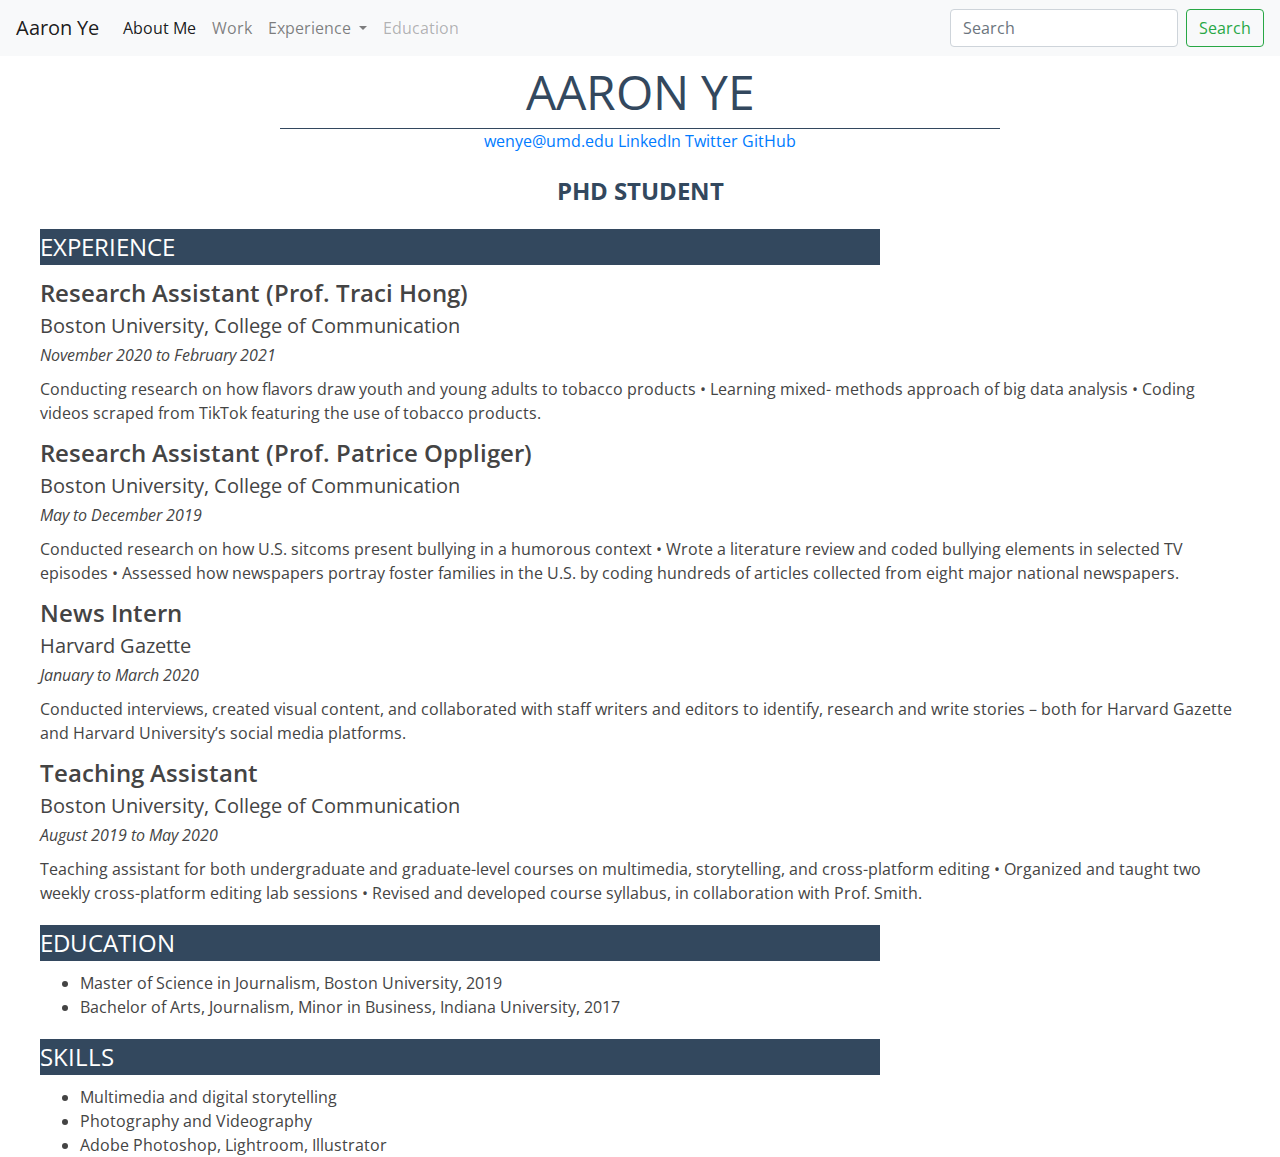
==== Aaron-Ye-Resume/index.html @ 3c44b63c "Adds HTML FRAME project" ====
<!DOCTYPE html>
<html lang="en">
<head>
  <meta charset="utf-8">
  <meta name="viewport" content="width=device-width, initial-scale=1, shrink-to-fit=no">

  <title>Bootstrap Template</title>
  <meta name="description" content="Merrill College of Journalism, UMD">
  <meta name="author" content="Aaron Ye">

  <!-- Bootstrap CSS Style Sheet -->
<link rel="stylesheet" href="https://stackpath.bootstrapcdn.com/bootstrap/4.4.1/css/bootstrap.min.css" integrity="sha384-Vkoo8x4CGsO3+Hhxv8T/Q5PaXtkKtu6ug5TOeNV6gBiFeWPGFN9MuhOf23Q9Ifjh" crossorigin="anonymous">

  <title>Aaron Ye Resume</title>
  <link rel="preconnect" href="https://fonts.gstatic.com">
  <link href="https://fonts.googleapis.com/css2?family=Open+Sans:ital,wght@0,300;0,400;0,600;0,700;0,800;1,300;1,400;1,600;1,700;1,800&display=swap" rel="stylesheet">
  <link href="css/style.css" type="text/css" rel="stylesheet"/>
</head
<body>
  <!-- NavBar -->
  <nav class="navbar navbar-expand-lg navbar-light bg-light">
  <a class="navbar-brand" href="#">Aaron Ye</a>
  <button class="navbar-toggler" type="button" data-toggle="collapse" data-target="#navbarSupportedContent" aria-controls="navbarSupportedContent" aria-expanded="false" aria-label="Toggle navigation">
    <span class="navbar-toggler-icon"></span>
  </button>

  <div class="collapse navbar-collapse" id="navbarSupportedContent">
    <ul class="navbar-nav mr-auto">
      <li class="nav-item active">
        <a class="nav-link" href="#">About Me<span class="sr-only">(current)</span></a>
      </li>
      <li class="nav-item">
        <a class="nav-link" href="#">Work</a>
      </li>
      <li class="nav-item dropdown">
        <a class="nav-link dropdown-toggle" href="#" id="navbarDropdown" role="button" data-toggle="dropdown" aria-haspopup="true" aria-expanded="false">
          Experience
        </a>
        <div class="dropdown-menu" aria-labelledby="navbarDropdown">
          <a class="dropdown-item" href="#">Job 1</a>
          <a class="dropdown-item" href="#">Job 2</a>
          <div class="dropdown-divider"></div>
          <a class="dropdown-item" href="#">Job 3</a>
        </div>
      </li>
      <li class="nav-item">
        <a class="nav-link disabled" href="#" tabindex="-1" aria-disabled="true">Education</a>
      </li>
    </ul>
    <form class="form-inline my-2 my-lg-0">
      <input class="form-control mr-sm-2" type="search" placeholder="Search" aria-label="Search">
      <button class="btn btn-outline-success my-2 my-sm-0" type="submit">Search</button>
    </form>
  </div>
</nav>

  <div id="container">
  <!-- the actual content starts here -->
  <div id="name">Aaron Ye</div>
  <!--<img src="ye.jpeg" width="300px">-->
  <ul class="menu">
    <li><a href="mailto:wenye@umd.edu">wenye@umd.edu</a></li>
    <li><a href="https://www.linkedin.com/in/yewenyou/">LinkedIn</a></li>
    <li><a href="https://twitter.com/AaronYe20">Twitter</a></li>
    <li><a href="https://github.com/aaron-america">GitHub</a></li>
  </ul>

  <div id="title">PhD Student</div>


  <div class="sectionheader">Experience</div>

  <!-- Jobs start here -->
  <!-- 1-->
  <div class="jobtitle">Research Assistant (Prof. Traci Hong)</div>
  <div class="organization">Boston University, College of Communication</div>
  <div class="date">November 2020 to February 2021</div>
  <p class="description">Conducting research on how flavors draw youth and young adults to tobacco products • Learning mixed- methods approach of big data analysis • Coding videos scraped from TikTok featuring the use of tobacco products.</p>

  <!-- 1-->
  <div class="jobtitle">Research Assistant (Prof. Patrice Oppliger)</div>
  <div class="organization">Boston University, College of Communication</div>
  <div class="date">May to December 2019</div>
  <p class="description">Conducted research on how U.S. sitcoms present bullying in a humorous context • Wrote a literature review and coded bullying elements in selected TV episodes • Assessed how newspapers portray foster families in the U.S. by coding hundreds of articles collected from eight major national newspapers.</p>

  <!-- 3 -->
  <div class="jobtitle">News Intern</div>
  <div class="organization">Harvard Gazette</div>
  <div class="date">January to March 2020</div>
  <p class="description">Conducted interviews, created visual content, and collaborated with staff writers and editors to identify, research and write stories – both for Harvard Gazette and Harvard University’s social media platforms. </p>

  <!-- 3 -->
  <div class="jobtitle">Teaching Assistant</div>
  <div class="organization">Boston University, College of Communication</div>
  <div class="date">August 2019 to May 2020</div>
  <p class="description">Teaching assistant for both undergraduate and graduate-level courses on multimedia, storytelling, and cross-platform editing • Organized and taught two weekly cross-platform editing lab sessions • Revised and developed course syllabus, in collaboration with Prof. Smith.</p>

  <!-- Education starts here -->
  <div class="sectionheader">Education</div>
  <ul id="degrees">
    <li>Master of Science in Journalism, Boston University, 2019</li>
    <li>Bachelor of Arts, Journalism, Minor in Business, Indiana University, 2017</li>
  </ul>

  <!-- Skills start here -->
  <div class="sectionheader">Skills</div>
  <ul id="do">
    <li>Multimedia and digital storytelling</li>

    <li>Photography and Videography</li>

    <li>Adobe Photoshop, Lightroom, Illustrator</li>
  </ul>

<!-- The End -->
</div>
  <!-- JS call-ins -->
  <script src="https://code.jquery.com/jquery-3.4.1.slim.min.js" integrity="sha384-J6qa4849blE2+poT4WnyKhv5vZF5SrPo0iEjwBvKU7imGFAV0wwj1yYfoRSJoZ+n" crossorigin="anonymous"></script>
  <script src="https://cdn.jsdelivr.net/npm/popper.js@1.16.0/dist/umd/popper.min.js" integrity="sha384-Q6E9RHvbIyZFJoft+2mJbHaEWldlvI9IOYy5n3zV9zzTtmI3UksdQRVvoxMfooAo" crossorigin="anonymous"></script>
  <script src="https://stackpath.bootstrapcdn.com/bootstrap/4.4.1/js/bootstrap.min.js" integrity="sha384-wfSDF2E50Y2D1uUdj0O3uMBJnjuUD4Ih7YwaYd1iqfktj0Uod8GCExl3Og8ifwB6" crossorigin="anonymous"></script>

</body>
</html>
---- Aaron-Ye-Resume/css/style.css ----
/* styles for my resume*/
/* styles for refault*/
body{
  font-family: 'Open Sans', Arial,sans-serif; font-size: 1em; color: #444; font-weight: 400;}
/* styles for name*/
#name {font-size: 3em;
   color: #33485e;
   text-transform: uppercase;
   text-align: center;
   border-bottom: 1px solid #33485e;
   width: 60%;
   min-width: 330px;
   margin: 0 auto;
}
#title{
  text-transform: uppercase;
  font-size: 1.5em;
  color: #33485e;
  font-weight: bold;
  text-align: center;
  margin-top: 20px;
  margin-bottom: 0px;
  margin-left: 0px;
  margin-right: 0px;
}
/* styles for section*/
.sectionheader { font-size: 1.5em;
  font-weight:400;
  text-transform: uppercase;
  background-color: #33485e;
  color: #ffffff;
  margin-top:20px;
  margin-bottom: 10px;
  margin-left: 0px;
  margin-right: 0px;
  width: 70%;
  min-width: 300px;
}
/* styles for job titles*/
.jobtitle{font-size: 1.5em; font-weight: 600;}
/* styles for job org*/
.organization{weightfont-size: 1.5em;
  font-weight:400;
  font-size: 1.25em;
}
/* styles for job dates*/
.date{
  font-weight:400;
  font-size: 1em;
  font-style: italic;
  margin-top: 2px;
  margin-bottom: 0px;
  margin-left: 0px;
  margin-right: 0px;
}
/* styles for li elements*/
.menu li{
  font-size: 1em;
  display: inline;
}

#container{
  width: 100%;
  max-width: 1200px;
  margin: 0 auto;
}
.description{
  margin-top: 10px;
  margin-bottom: 10px;
  margin-left: 0px;
  margin-right: 0px;
}
.menu{
  margin: 0px;
  padding: 0px;
  text-align: center;
}

#degrees{
  margin-top: 5px;
  margin-left: 0px;
  margin-bottom: 0px;
  margin-right: 0px;
}
#do{
  margin-top: 5px;
  margin-left: 0px;
  margin-bottom: 0px;
  margin-right: 0px;
}
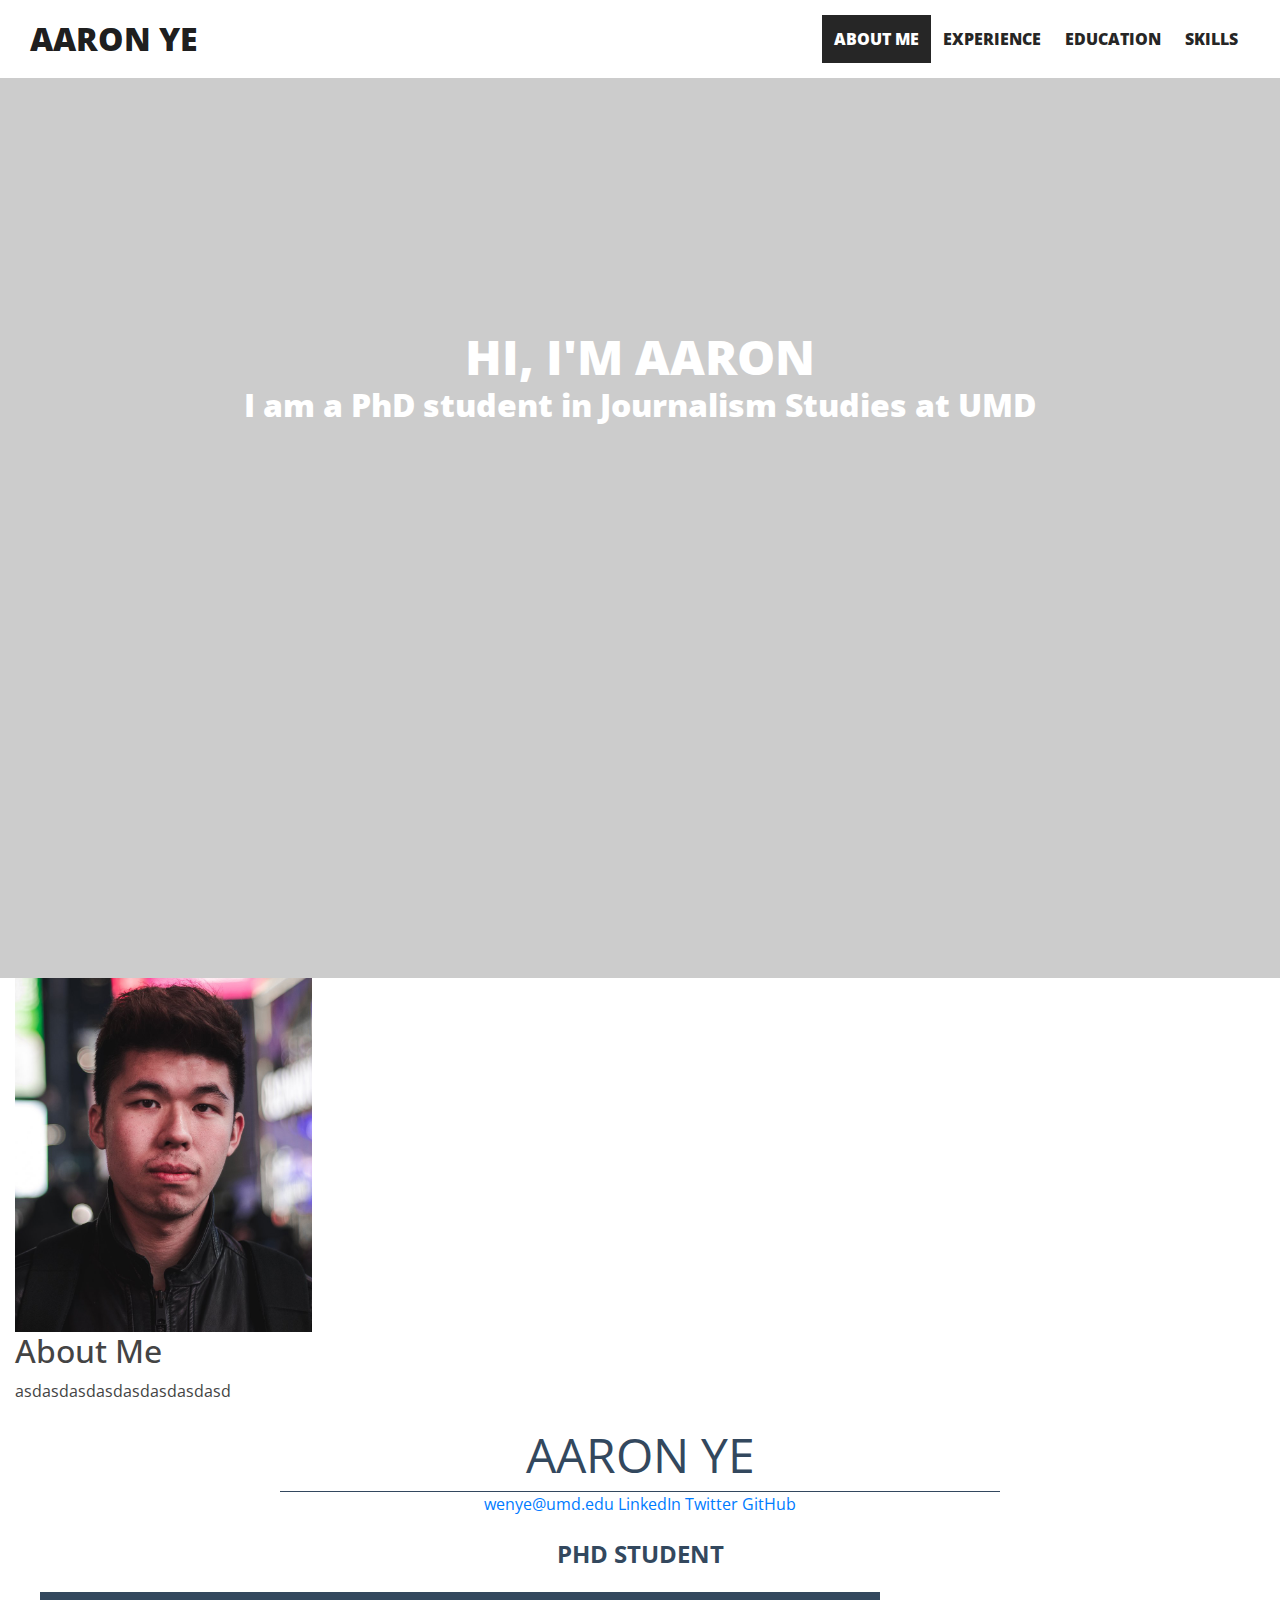
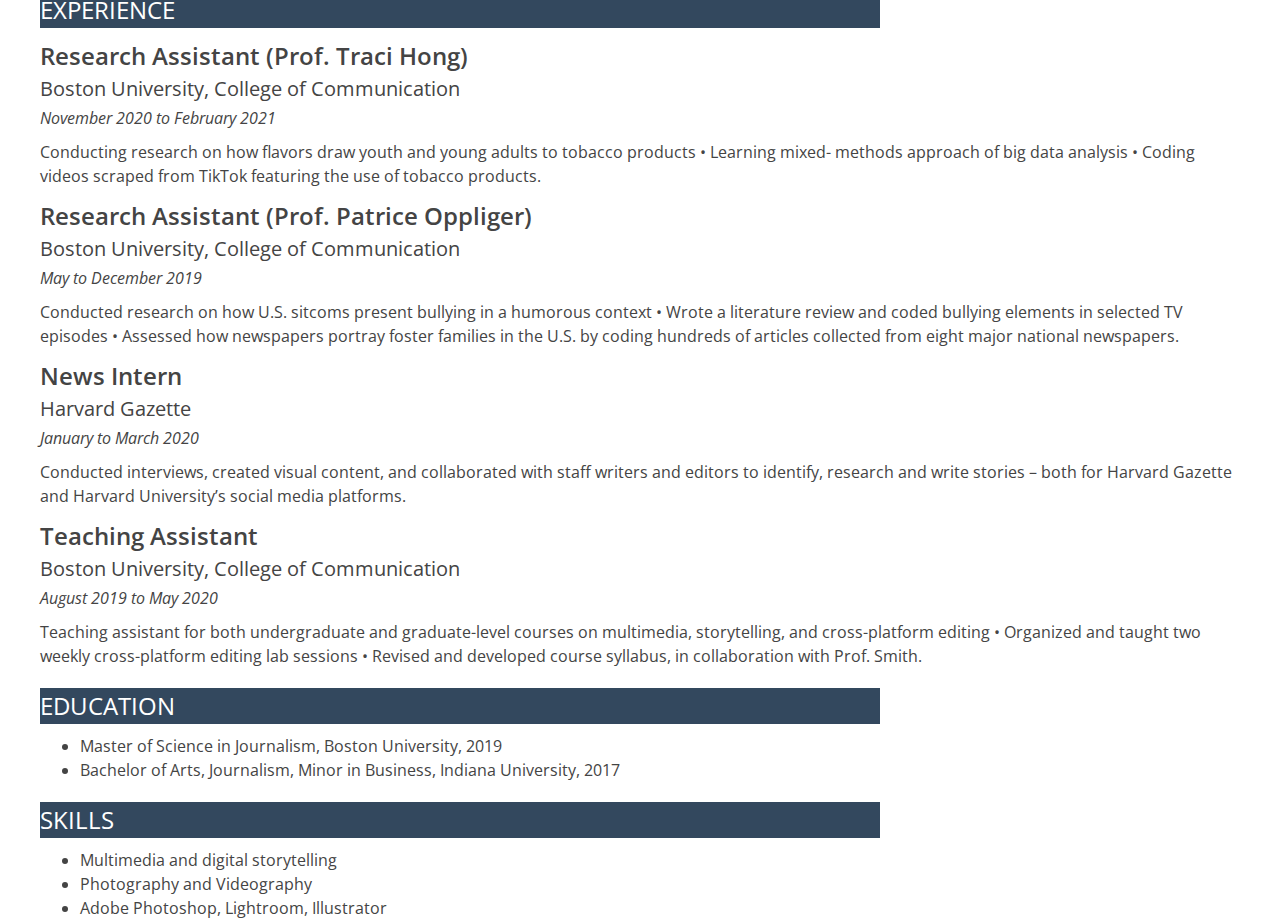
==== commit 27effac0: "Added My Resume Project" ====
--- a/Aaron-Ye-Resume/index.html
+++ b/Aaron-Ye-Resume/index.html
@@ -18,41 +18,62 @@
 </head
 <body>
   <!-- NavBar -->
-  <nav class="navbar navbar-expand-lg navbar-light bg-light">
-  <a class="navbar-brand" href="#">Aaron Ye</a>
-  <button class="navbar-toggler" type="button" data-toggle="collapse" data-target="#navbarSupportedContent" aria-controls="navbarSupportedContent" aria-expanded="false" aria-label="Toggle navigation">
-    <span class="navbar-toggler-icon"></span>
-  </button>
+  <nav class="navbar navbar-expand-lg navbar-light">
+        <a class="navbar-brand" href="#">Aaron Ye</a>
+        <button class="navbar-toggler" type="button" data-toggle="collapse" data-target="#navbarSupportedContent" aria-controls="navbarSupportedContent" aria-expanded="false" aria-label="Toggle navigation">
+          <span class="navbar-toggler-icon"></span>
+        </button>
+        <div class="collapse navbar-collapse" id="navbarSupportedContent">
+          <ul class="navbar-nav ml-lg-auto">
+            <li class="nav-item active">
+              <a class="nav-link" href="#">About Me<span class="sr-only">(current)</span></a>
+            </li>
+            <li class="nav-item">
+              <a class="nav-link" href="#">Experience</a>
+            </li>
+            <li class="nav-item">
+              <a class="nav-link" href="#">Education</a>
+            </li>
+            <li class="nav-item">
+              <a class="nav-link" href="#">Skills</a>
+            </li>
+          </ul>
+        </div>
+      </nav>
 
-  <div class="collapse navbar-collapse" id="navbarSupportedContent">
-    <ul class="navbar-nav mr-auto">
-      <li class="nav-item active">
-        <a class="nav-link" href="#">About Me<span class="sr-only">(current)</span></a>
-      </li>
-      <li class="nav-item">
-        <a class="nav-link" href="#">Work</a>
-      </li>
-      <li class="nav-item dropdown">
-        <a class="nav-link dropdown-toggle" href="#" id="navbarDropdown" role="button" data-toggle="dropdown" aria-haspopup="true" aria-expanded="false">
-          Experience
-        </a>
-        <div class="dropdown-menu" aria-labelledby="navbarDropdown">
-          <a class="dropdown-item" href="#">Job 1</a>
-          <a class="dropdown-item" href="#">Job 2</a>
-          <div class="dropdown-divider"></div>
-          <a class="dropdown-item" href="#">Job 3</a>
+
+<!-- Banner-->
+<section class="banner">
+  <div class="intro">
+    <div class="row">
+      <div class="col">
+        <h2>Hi, I'm Aaron</h2>
+        <h3>I am a PhD student in Journalism Studies at UMD</h3>
+      </div>
+  </div>
+  </div>
+</section>
+
+<!-- About Me Section-->
+<div class="about-area">
+  <div class="container-about">
+    <div class="row-about">
+      <div class="col-lg-4">
+        <div class="about-img">
+          <img src="ye.jpeg" alt="avatar">
         </div>
-      </li>
-      <li class="nav-item">
-        <a class="nav-link disabled" href="#" tabindex="-1" aria-disabled="true">Education</a>
-      </li>
-    </ul>
-    <form class="form-inline my-2 my-lg-0">
-      <input class="form-control mr-sm-2" type="search" placeholder="Search" aria-label="Search">
-      <button class="btn btn-outline-success my-2 my-sm-0" type="submit">Search</button>
-    </form>
+      </div>
+      <div class="col-lg-6 col-lg-offset-1">
+        <h2>About Me</h2>
+        <p>asdasdasdasdasdasdasdasd</p>
+      </div>
+    </div>
   </div>
-</nav>
+</div>
+
+
+
+<!-- END of About Me Section-->
 
   <div id="container">
   <!-- the actual content starts here -->
--- a/Aaron-Ye-Resume/css/style.css
+++ b/Aaron-Ye-Resume/css/style.css
@@ -1,5 +1,81 @@
 /* styles for my resume*/
-/* styles for refault*/
+/*Hero Section*/
+header{
+  position: absolute;
+  z-index: 10;
+  width: 100%
+}
+.navbar{
+  padding: 10px 0;
+  margin-left: 30px;
+  margin-right: 30px;
+}
+.navbar-brand{
+  font-weight: 800;
+  text-transform: uppercase;
+  font-size: 2em;
+  color: #262626;
+}
+.nav-item{
+  font-weight: 800;
+  text-transform: uppercase;
+}
+.navbar-light .navbar-nav .nav-item .nav-link:hover,
+.navbar-light .navbar-nav .nav-item.active .nav-link{
+  background: #262626;
+  color: #fff;
+}
+.navbar-light .navbar-nav .nav-item .nav-link{
+  color: #262626;
+  padding: 12px;
+}
+
+.banner{
+  position: relative;
+  background-image:url('../bg.jpeg');
+  background-color: #cccccc;
+  min-height: 100vh;
+  background-size: cover;
+  background-position: center;
+  padding: 250px 0 200px;
+}
+
+.banner h2{
+  margin: 0;
+  padding: 0;
+  text-align: center;
+  font-size: 3em;
+  color: white;
+  font-weight: 1000;
+  text-transform: uppercase;
+}
+.banner h3{
+  margin: 0;
+  padding: 0;
+  text-align: center;
+  font-size: 2em;
+  color: white;
+  font-weight: 1000;
+}
+/*END of Hero Section*/
+
+/*About Me Section*/
+.about.area{
+  margin-top: 15px;
+  padding-top: 5%;
+}
+.about-img{
+  position: relative;
+}
+.about-img img{
+  width: 75%;
+}
+.about-text{
+  padding-top: 20%;
+}
+
+/*END of About Me Section*/
+
 body{
   font-family: 'Open Sans', Arial,sans-serif; font-size: 1em; color: #444; font-weight: 400;}
 /* styles for name*/
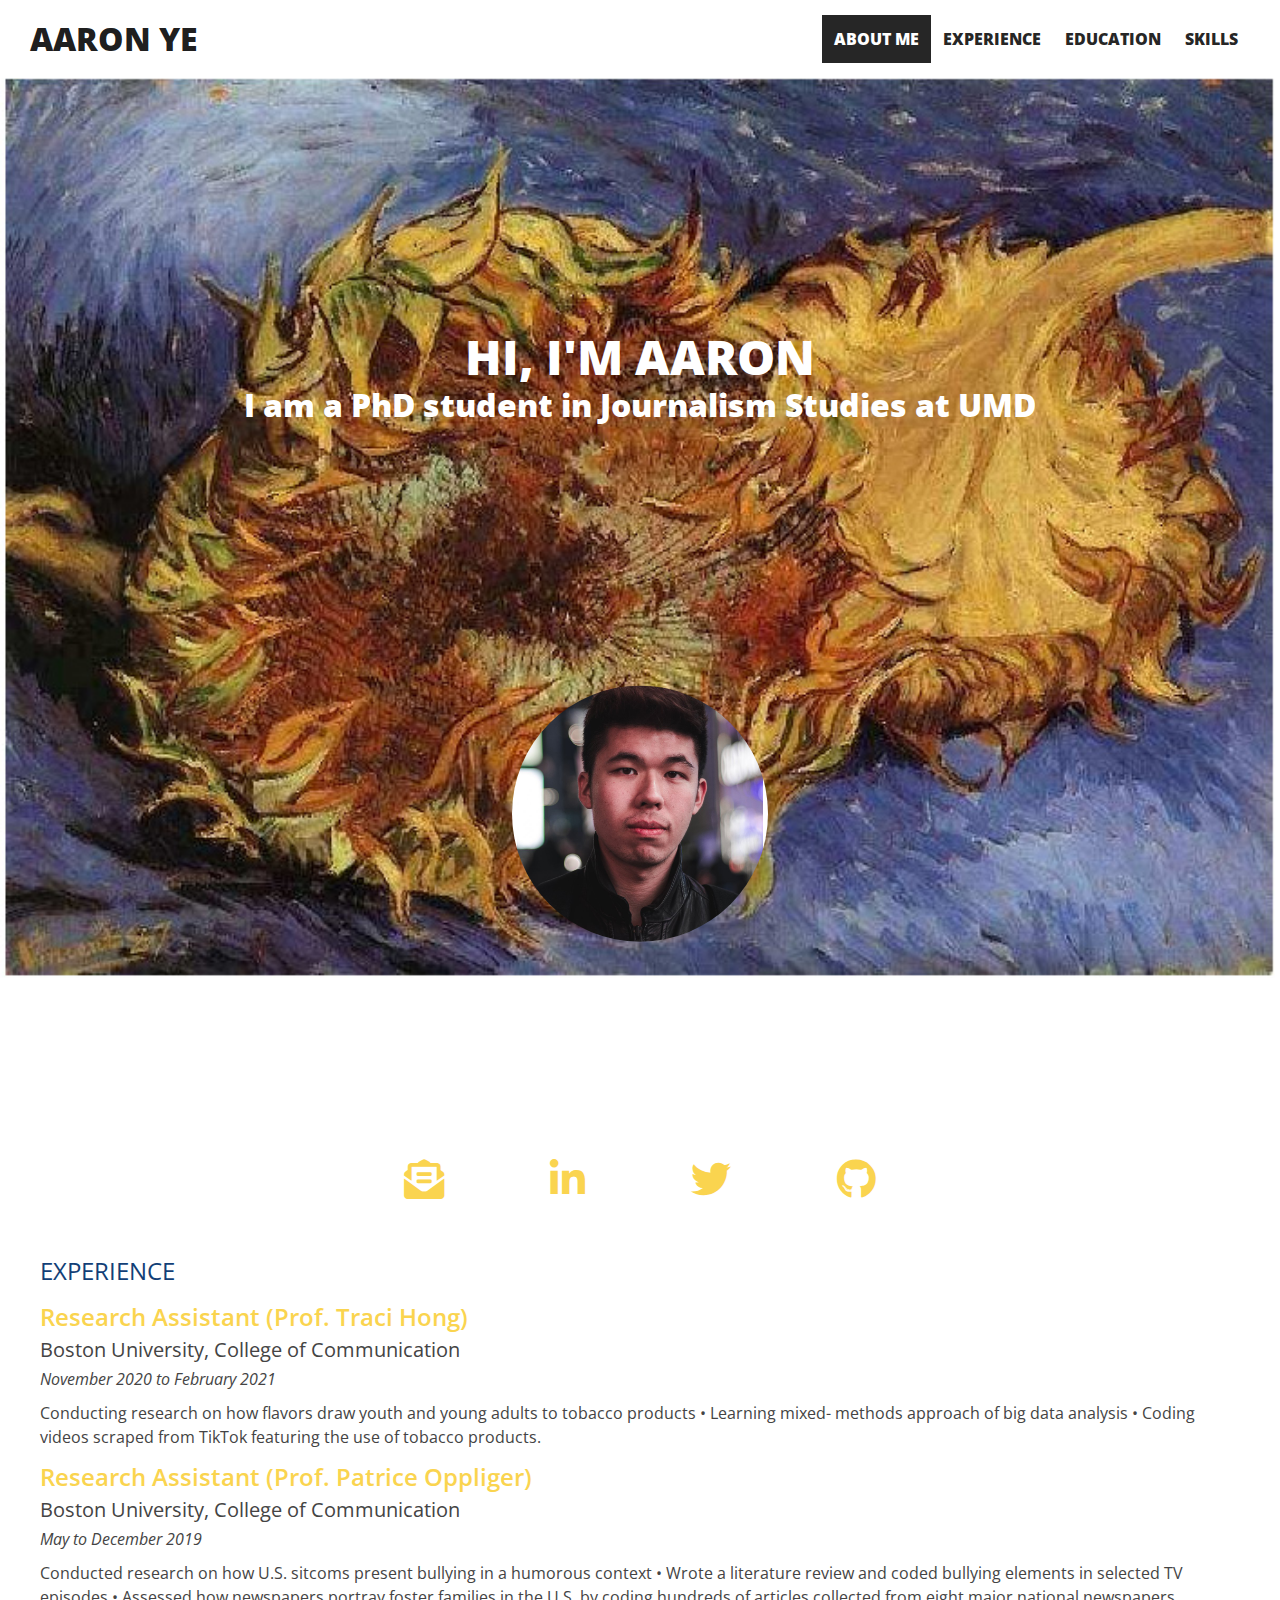
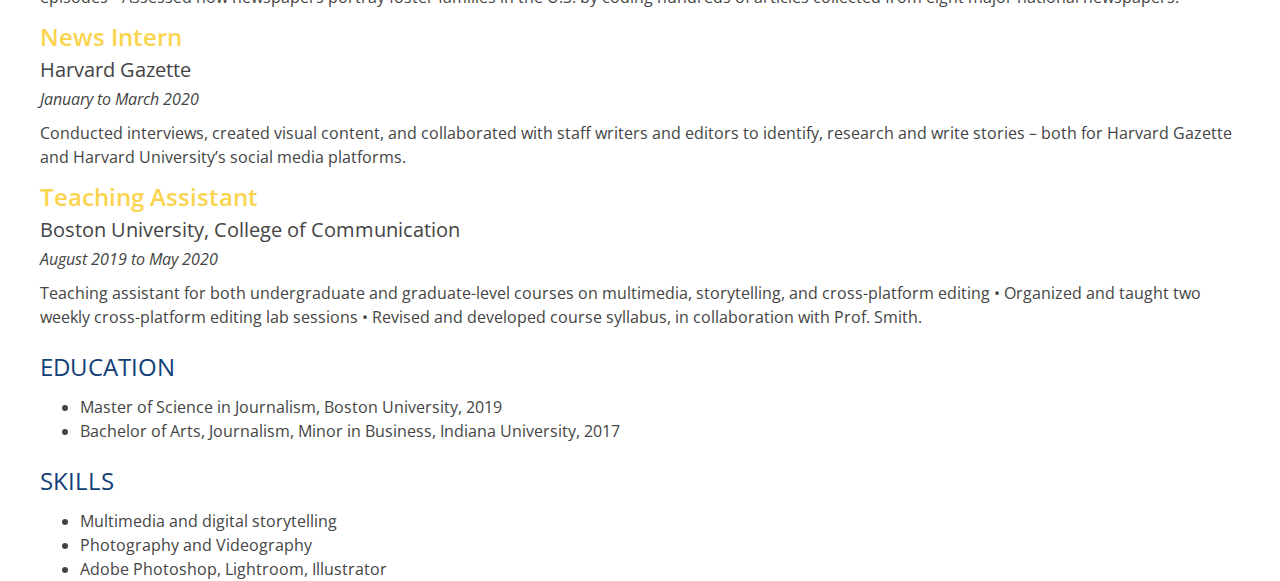
==== commit 3aeb2ba9: "Updated" ====
--- a/Aaron-Ye-Resume/index.html
+++ b/Aaron-Ye-Resume/index.html
@@ -4,7 +4,7 @@
   <meta charset="utf-8">
   <meta name="viewport" content="width=device-width, initial-scale=1, shrink-to-fit=no">
 
-  <title>Bootstrap Template</title>
+  <title>Aaron Ye Resume</title>
   <meta name="description" content="Merrill College of Journalism, UMD">
   <meta name="author" content="Aaron Ye">
 
@@ -14,6 +14,8 @@
   <title>Aaron Ye Resume</title>
   <link rel="preconnect" href="https://fonts.gstatic.com">
   <link href="https://fonts.googleapis.com/css2?family=Open+Sans:ital,wght@0,300;0,400;0,600;0,700;0,800;1,300;1,400;1,600;1,700;1,800&display=swap" rel="stylesheet">
+  <link href="css/all.min.css" rel="stylesheet">
+  <link href="css/fontawesome.min.css" rel="stylesheet">
   <link href="css/style.css" type="text/css" rel="stylesheet"/>
 </head
 <body>
@@ -55,38 +57,24 @@
 </section>
 
 <!-- About Me Section-->
-<div class="about-area">
-  <div class="container-about">
-    <div class="row-about">
-      <div class="col-lg-4">
-        <div class="about-img">
-          <img src="ye.jpeg" alt="avatar">
-        </div>
-      </div>
-      <div class="col-lg-6 col-lg-offset-1">
-        <h2>About Me</h2>
-        <p>asdasdasdasdasdasdasdasd</p>
-      </div>
-    </div>
+  <div class="myimage">
+    <img src="ye.jpeg" class="avatar" alt="avatar" align="center">
   </div>
-</div>
+
+
 
 
 
 <!-- END of About Me Section-->
 
   <div id="container">
-  <!-- the actual content starts here -->
-  <div id="name">Aaron Ye</div>
-  <!--<img src="ye.jpeg" width="300px">-->
+
   <ul class="menu">
-    <li><a href="mailto:wenye@umd.edu">wenye@umd.edu</a></li>
-    <li><a href="https://www.linkedin.com/in/yewenyou/">LinkedIn</a></li>
-    <li><a href="https://twitter.com/AaronYe20">Twitter</a></li>
-    <li><a href="https://github.com/aaron-america">GitHub</a></li>
+    <li><a href="https://mail.google.com/mail/u/1/#search/yaros?projector=1"><i class="fas fa-envelope-open-text fa-2x" style="color: #fad44f"></i></a></li>
+    <li><a href="https://www.linkedin.com/in/yewenyou/"><i class="fab fa-linkedin-in fa-2x" style="color: #fad44f"></i></a></li>
+    <li><a href="https://twitter.com/AaronYe20"><i class="fab fa-twitter fa-2x" style="color: #fad44f"></i></a></li>
+    <li><a href="https://github.com/aaron-america"><i class="fab fa-github fa-2x" style="color: #fad44f"></i></a></li>
   </ul>
-
-  <div id="title">PhD Student</div>
 
 
   <div class="sectionheader">Experience</div>
@@ -98,7 +86,7 @@
   <div class="date">November 2020 to February 2021</div>
   <p class="description">Conducting research on how flavors draw youth and young adults to tobacco products • Learning mixed- methods approach of big data analysis • Coding videos scraped from TikTok featuring the use of tobacco products.</p>
 
-  <!-- 1-->
+  <!-- 2-->
   <div class="jobtitle">Research Assistant (Prof. Patrice Oppliger)</div>
   <div class="organization">Boston University, College of Communication</div>
   <div class="date">May to December 2019</div>
@@ -110,7 +98,7 @@
   <div class="date">January to March 2020</div>
   <p class="description">Conducted interviews, created visual content, and collaborated with staff writers and editors to identify, research and write stories – both for Harvard Gazette and Harvard University’s social media platforms. </p>
 
-  <!-- 3 -->
+  <!-- 34 -->
   <div class="jobtitle">Teaching Assistant</div>
   <div class="organization">Boston University, College of Communication</div>
   <div class="date">August 2019 to May 2020</div>
--- a/Aaron-Ye-Resume/css/all.min.css
+++ b/Aaron-Ye-Resume/css/all.min.css
@@ -0,0 +1,5 @@
+/*!
+ * Font Awesome Free 5.15.3 by @fontawesome - https://fontawesome.com
+ * License - https://fontawesome.com/license/free (Icons: CC BY 4.0, Fonts: SIL OFL 1.1, Code: MIT License)
+ */
+.fa,.fab,.fad,.fal,.far,.fas{-moz-osx-font-smoothing:grayscale;-webkit-font-smoothing:antialiased;display:inline-block;font-style:normal;font-variant:normal;text-rendering:auto;line-height:1}.fa-lg{font-size:1.33333em;line-height:.75em;vertical-align:-.0667em}.fa-xs{font-size:.75em}.fa-sm{font-size:.875em}.fa-1x{font-size:1em}.fa-2x{font-size:2em}.fa-3x{font-size:3em}.fa-4x{font-size:4em}.fa-5x{font-size:5em}.fa-6x{font-size:6em}.fa-7x{font-size:7em}.fa-8x{font-size:8em}.fa-9x{font-size:9em}.fa-10x{font-size:10em}.fa-fw{text-align:center;width:1.25em}.fa-ul{list-style-type:none;margin-left:2.5em;padding-left:0}.fa-ul>li{position:relative}.fa-li{left:-2em;position:absolute;text-align:center;width:2em;line-height:inherit}.fa-border{border:.08em solid #eee;border-radius:.1em;padding:.2em .25em .15em}.fa-pull-left{float:left}.fa-pull-right{float:right}.fa.fa-pull-left,.fab.fa-pull-left,.fal.fa-pull-left,.far.fa-pull-left,.fas.fa-pull-left{margin-right:.3em}.fa.fa-pull-right,.fab.fa-pull-right,.fal.fa-pull-right,.far.fa-pull-right,.fas.fa-pull-right{margin-left:.3em}.fa-spin{-webkit-animation:fa-spin 2s linear infinite;animation:fa-spin 2s linear infinite}.fa-pulse{-webkit-animation:fa-spin 1s steps(8) infinite;animation:fa-spin 1s steps(8) infinite}@-webkit-keyframes fa-spin{0%{-webkit-transform:rotate(0deg);transform:rotate(0deg)}to{-webkit-transform:rotate(1turn);transform:rotate(1turn)}}@keyframes fa-spin{0%{-webkit-transform:rotate(0deg);transform:rotate(0deg)}to{-webkit-transform:rotate(1turn);transform:rotate(1turn)}}.fa-rotate-90{-ms-filter:"progid:DXImageTransform.Microsoft.BasicImage(rotation=1)";-webkit-transform:rotate(90deg);transform:rotate(90deg)}.fa-rotate-180{-ms-filter:"progid:DXImageTransform.Microsoft.BasicImage(rotation=2)";-webkit-transform:rotate(180deg);transform:rotate(180deg)}.fa-rotate-270{-ms-filter:"progid:DXImageTransform.Microsoft.BasicImage(rotation=3)";-webkit-transform:rotate(270deg);transform:rotate(270deg)}.fa-flip-horizontal{-ms-filter:"progid:DXImageTransform.Microsoft.BasicImage(rotation=0, mirror=1)";-webkit-transform:scaleX(-1);transform:scaleX(-1)}.fa-flip-vertical{-webkit-transform:scaleY(-1);transform:scaleY(-1)}.fa-flip-both,.fa-flip-horizontal.fa-flip-vertical,.fa-flip-vertical{-ms-filter:"progid:DXImageTransform.Microsoft.BasicImage(rotation=2, mirror=1)"}.fa-flip-both,.fa-flip-horizontal.fa-flip-vertical{-webkit-transform:scale(-1);transform:scale(-1)}:root .fa-flip-both,:root .fa-flip-horizontal,:root .fa-flip-vertical,:root .fa-rotate-90,:root .fa-rotate-180,:root .fa-rotate-270{-webkit-filter:none;filter:none}.fa-stack{display:inline-block;height:2em;line-height:2em;position:relative;vertical-align:middle;width:2.5em}.fa-stack-1x,.fa-stack-2x{left:0;position:absolute;text-align:center;width:100%}.fa-stack-1x{line-height:inherit}.fa-stack-2x{font-size:2em}.fa-inverse{color:#fff}.fa-500px:before{content:"\f26e"}.fa-accessible-icon:before{content:"\f368"}.fa-accusoft:before{content:"\f369"}.fa-acquisitions-incorporated:before{content:"\f6af"}.fa-ad:before{content:"\f641"}.fa-address-book:before{content:"\f2b9"}.fa-address-card:before{content:"\f2bb"}.fa-adjust:before{content:"\f042"}.fa-adn:before{content:"\f170"}.fa-adversal:before{content:"\f36a"}.fa-affiliatetheme:before{content:"\f36b"}.fa-air-freshener:before{content:"\f5d0"}.fa-airbnb:before{content:"\f834"}.fa-algolia:before{content:"\f36c"}.fa-align-center:before{content:"\f037"}.fa-align-justify:before{content:"\f039"}.fa-align-left:before{content:"\f036"}.fa-align-right:before{content:"\f038"}.fa-alipay:before{content:"\f642"}.fa-allergies:before{content:"\f461"}.fa-amazon:before{content:"\f270"}.fa-amazon-pay:before{content:"\f42c"}.fa-ambulance:before{content:"\f0f9"}.fa-american-sign-language-interpreting:before{content:"\f2a3"}.fa-amilia:before{content:"\f36d"}.fa-anchor:before{content:"\f13d"}.fa-android:before{content:"\f17b"}.fa-angellist:before{content:"\f209"}.fa-angle-double-down:before{content:"\f103"}.fa-angle-double-left:before{content:"\f100"}.fa-angle-double-right:before{content:"\f101"}.fa-angle-double-up:before{content:"\f102"}.fa-angle-down:before{content:"\f107"}.fa-angle-left:before{content:"\f104"}.fa-angle-right:before{content:"\f105"}.fa-angle-up:before{content:"\f106"}.fa-angry:before{content:"\f556"}.fa-angrycreative:before{content:"\f36e"}.fa-angular:before{content:"\f420"}.fa-ankh:before{content:"\f644"}.fa-app-store:before{content:"\f36f"}.fa-app-store-ios:before{content:"\f370"}.fa-apper:before{content:"\f371"}.fa-apple:before{content:"\f179"}.fa-apple-alt:before{content:"\f5d1"}.fa-apple-pay:before{content:"\f415"}.fa-archive:before{content:"\f187"}.fa-archway:before{content:"\f557"}.fa-arrow-alt-circle-down:before{content:"\f358"}.fa-arrow-alt-circle-left:before{content:"\f359"}.fa-arrow-alt-circle-right:before{content:"\f35a"}.fa-arrow-alt-circle-up:before{content:"\f35b"}.fa-arrow-circle-down:before{content:"\f0ab"}.fa-arrow-circle-left:before{content:"\f0a8"}.fa-arrow-circle-right:before{content:"\f0a9"}.fa-arrow-circle-up:before{content:"\f0aa"}.fa-arrow-down:before{content:"\f063"}.fa-arrow-left:before{content:"\f060"}.fa-arrow-right:before{content:"\f061"}.fa-arrow-up:before{content:"\f062"}.fa-arrows-alt:before{content:"\f0b2"}.fa-arrows-alt-h:before{content:"\f337"}.fa-arrows-alt-v:before{content:"\f338"}.fa-artstation:before{content:"\f77a"}.fa-assistive-listening-systems:before{content:"\f2a2"}.fa-asterisk:before{content:"\f069"}.fa-asymmetrik:before{content:"\f372"}.fa-at:before{content:"\f1fa"}.fa-atlas:before{content:"\f558"}.fa-atlassian:before{content:"\f77b"}.fa-atom:before{content:"\f5d2"}.fa-audible:before{content:"\f373"}.fa-audio-description:before{content:"\f29e"}.fa-autoprefixer:before{content:"\f41c"}.fa-avianex:before{content:"\f374"}.fa-aviato:before{content:"\f421"}.fa-award:before{content:"\f559"}.fa-aws:before{content:"\f375"}.fa-baby:before{content:"\f77c"}.fa-baby-carriage:before{content:"\f77d"}.fa-backspace:before{content:"\f55a"}.fa-backward:before{content:"\f04a"}.fa-bacon:before{content:"\f7e5"}.fa-bacteria:before{content:"\e059"}.fa-bacterium:before{content:"\e05a"}.fa-bahai:before{content:"\f666"}.fa-balance-scale:before{content:"\f24e"}.fa-balance-scale-left:before{content:"\f515"}.fa-balance-scale-right:before{content:"\f516"}.fa-ban:before{content:"\f05e"}.fa-band-aid:before{content:"\f462"}.fa-bandcamp:before{content:"\f2d5"}.fa-barcode:before{content:"\f02a"}.fa-bars:before{content:"\f0c9"}.fa-baseball-ball:before{content:"\f433"}.fa-basketball-ball:before{content:"\f434"}.fa-bath:before{content:"\f2cd"}.fa-battery-empty:before{content:"\f244"}.fa-battery-full:before{content:"\f240"}.fa-battery-half:before{content:"\f242"}.fa-battery-quarter:before{content:"\f243"}.fa-battery-three-quarters:before{content:"\f241"}.fa-battle-net:before{content:"\f835"}.fa-bed:before{content:"\f236"}.fa-beer:before{content:"\f0fc"}.fa-behance:before{content:"\f1b4"}.fa-behance-square:before{content:"\f1b5"}.fa-bell:before{content:"\f0f3"}.fa-bell-slash:before{content:"\f1f6"}.fa-bezier-curve:before{content:"\f55b"}.fa-bible:before{content:"\f647"}.fa-bicycle:before{content:"\f206"}.fa-biking:before{content:"\f84a"}.fa-bimobject:before{content:"\f378"}.fa-binoculars:before{content:"\f1e5"}.fa-biohazard:before{content:"\f780"}.fa-birthday-cake:before{content:"\f1fd"}.fa-bitbucket:before{content:"\f171"}.fa-bitcoin:before{content:"\f379"}.fa-bity:before{content:"\f37a"}.fa-black-tie:before{content:"\f27e"}.fa-blackberry:before{content:"\f37b"}.fa-blender:before{content:"\f517"}.fa-blender-phone:before{content:"\f6b6"}.fa-blind:before{content:"\f29d"}.fa-blog:before{content:"\f781"}.fa-blogger:before{content:"\f37c"}.fa-blogger-b:before{content:"\f37d"}.fa-bluetooth:before{content:"\f293"}.fa-bluetooth-b:before{content:"\f294"}.fa-bold:before{content:"\f032"}.fa-bolt:before{content:"\f0e7"}.fa-bomb:before{content:"\f1e2"}.fa-bone:before{content:"\f5d7"}.fa-bong:before{content:"\f55c"}.fa-book:before{content:"\f02d"}.fa-book-dead:before{content:"\f6b7"}.fa-book-medical:before{content:"\f7e6"}.fa-book-open:before{content:"\f518"}.fa-book-reader:before{content:"\f5da"}.fa-bookmark:before{content:"\f02e"}.fa-bootstrap:before{content:"\f836"}.fa-border-all:before{content:"\f84c"}.fa-border-none:before{content:"\f850"}.fa-border-style:before{content:"\f853"}.fa-bowling-ball:before{content:"\f436"}.fa-box:before{content:"\f466"}.fa-box-open:before{content:"\f49e"}.fa-box-tissue:before{content:"\e05b"}.fa-boxes:before{content:"\f468"}.fa-braille:before{content:"\f2a1"}.fa-brain:before{content:"\f5dc"}.fa-bread-slice:before{content:"\f7ec"}.fa-briefcase:before{content:"\f0b1"}.fa-briefcase-medical:before{content:"\f469"}.fa-broadcast-tower:before{content:"\f519"}.fa-broom:before{content:"\f51a"}.fa-brush:before{content:"\f55d"}.fa-btc:before{content:"\f15a"}.fa-buffer:before{content:"\f837"}.fa-bug:before{content:"\f188"}.fa-building:before{content:"\f1ad"}.fa-bullhorn:before{content:"\f0a1"}.fa-bullseye:before{content:"\f140"}.fa-burn:before{content:"\f46a"}.fa-buromobelexperte:before{content:"\f37f"}.fa-bus:before{content:"\f207"}.fa-bus-alt:before{content:"\f55e"}.fa-business-time:before{content:"\f64a"}.fa-buy-n-large:before{content:"\f8a6"}.fa-buysellads:before{content:"\f20d"}.fa-calculator:before{content:"\f1ec"}.fa-calendar:before{content:"\f133"}.fa-calendar-alt:before{content:"\f073"}.fa-calendar-check:before{content:"\f274"}.fa-calendar-day:before{content:"\f783"}.fa-calendar-minus:before{content:"\f272"}.fa-calendar-plus:before{content:"\f271"}.fa-calendar-times:before{content:"\f273"}.fa-calendar-week:before{content:"\f784"}.fa-camera:before{content:"\f030"}.fa-camera-retro:before{content:"\f083"}.fa-campground:before{content:"\f6bb"}.fa-canadian-maple-leaf:before{content:"\f785"}.fa-candy-cane:before{content:"\f786"}.fa-cannabis:before{content:"\f55f"}.fa-capsules:before{content:"\f46b"}.fa-car:before{content:"\f1b9"}.fa-car-alt:before{content:"\f5de"}.fa-car-battery:before{content:"\f5df"}.fa-car-crash:before{content:"\f5e1"}.fa-car-side:before{content:"\f5e4"}.fa-caravan:before{content:"\f8ff"}.fa-caret-down:before{content:"\f0d7"}.fa-caret-left:before{content:"\f0d9"}.fa-caret-right:before{content:"\f0da"}.fa-caret-square-down:before{content:"\f150"}.fa-caret-square-left:before{content:"\f191"}.fa-caret-square-right:before{content:"\f152"}.fa-caret-square-up:before{content:"\f151"}.fa-caret-up:before{content:"\f0d8"}.fa-carrot:before{content:"\f787"}.fa-cart-arrow-down:before{content:"\f218"}.fa-cart-plus:before{content:"\f217"}.fa-cash-register:before{content:"\f788"}.fa-cat:before{content:"\f6be"}.fa-cc-amazon-pay:before{content:"\f42d"}.fa-cc-amex:before{content:"\f1f3"}.fa-cc-apple-pay:before{content:"\f416"}.fa-cc-diners-club:before{content:"\f24c"}.fa-cc-discover:before{content:"\f1f2"}.fa-cc-jcb:before{content:"\f24b"}.fa-cc-mastercard:before{content:"\f1f1"}.fa-cc-paypal:before{content:"\f1f4"}.fa-cc-stripe:before{content:"\f1f5"}.fa-cc-visa:before{content:"\f1f0"}.fa-centercode:before{content:"\f380"}.fa-centos:before{content:"\f789"}.fa-certificate:before{content:"\f0a3"}.fa-chair:before{content:"\f6c0"}.fa-chalkboard:before{content:"\f51b"}.fa-chalkboard-teacher:before{content:"\f51c"}.fa-charging-station:before{content:"\f5e7"}.fa-chart-area:before{content:"\f1fe"}.fa-chart-bar:before{content:"\f080"}.fa-chart-line:before{content:"\f201"}.fa-chart-pie:before{content:"\f200"}.fa-check:before{content:"\f00c"}.fa-check-circle:before{content:"\f058"}.fa-check-double:before{content:"\f560"}.fa-check-square:before{content:"\f14a"}.fa-cheese:before{content:"\f7ef"}.fa-chess:before{content:"\f439"}.fa-chess-bishop:before{content:"\f43a"}.fa-chess-board:before{content:"\f43c"}.fa-chess-king:before{content:"\f43f"}.fa-chess-knight:before{content:"\f441"}.fa-chess-pawn:before{content:"\f443"}.fa-chess-queen:before{content:"\f445"}.fa-chess-rook:before{content:"\f447"}.fa-chevron-circle-down:before{content:"\f13a"}.fa-chevron-circle-left:before{content:"\f137"}.fa-chevron-circle-right:before{content:"\f138"}.fa-chevron-circle-up:before{content:"\f139"}.fa-chevron-down:before{content:"\f078"}.fa-chevron-left:before{content:"\f053"}.fa-chevron-right:before{content:"\f054"}.fa-chevron-up:before{content:"\f077"}.fa-child:before{content:"\f1ae"}.fa-chrome:before{content:"\f268"}.fa-chromecast:before{content:"\f838"}.fa-church:before{content:"\f51d"}.fa-circle:before{content:"\f111"}.fa-circle-notch:before{content:"\f1ce"}.fa-city:before{content:"\f64f"}.fa-clinic-medical:before{content:"\f7f2"}.fa-clipboard:before{content:"\f328"}.fa-clipboard-check:before{content:"\f46c"}.fa-clipboard-list:before{content:"\f46d"}.fa-clock:before{content:"\f017"}.fa-clone:before{content:"\f24d"}.fa-closed-captioning:before{content:"\f20a"}.fa-cloud:before{content:"\f0c2"}.fa-cloud-download-alt:before{content:"\f381"}.fa-cloud-meatball:before{content:"\f73b"}.fa-cloud-moon:before{content:"\f6c3"}.fa-cloud-moon-rain:before{content:"\f73c"}.fa-cloud-rain:before{content:"\f73d"}.fa-cloud-showers-heavy:before{content:"\f740"}.fa-cloud-sun:before{content:"\f6c4"}.fa-cloud-sun-rain:before{content:"\f743"}.fa-cloud-upload-alt:before{content:"\f382"}.fa-cloudflare:before{content:"\e07d"}.fa-cloudscale:before{content:"\f383"}.fa-cloudsmith:before{content:"\f384"}.fa-cloudversify:before{content:"\f385"}.fa-cocktail:before{content:"\f561"}.fa-code:before{content:"\f121"}.fa-code-branch:before{content:"\f126"}.fa-codepen:before{content:"\f1cb"}.fa-codiepie:before{content:"\f284"}.fa-coffee:before{content:"\f0f4"}.fa-cog:before{content:"\f013"}.fa-cogs:before{content:"\f085"}.fa-coins:before{content:"\f51e"}.fa-columns:before{content:"\f0db"}.fa-comment:before{content:"\f075"}.fa-comment-alt:before{content:"\f27a"}.fa-comment-dollar:before{content:"\f651"}.fa-comment-dots:before{content:"\f4ad"}.fa-comment-medical:before{content:"\f7f5"}.fa-comment-slash:before{content:"\f4b3"}.fa-comments:before{content:"\f086"}.fa-comments-dollar:before{content:"\f653"}.fa-compact-disc:before{content:"\f51f"}.fa-compass:before{content:"\f14e"}.fa-compress:before{content:"\f066"}.fa-compress-alt:before{content:"\f422"}.fa-compress-arrows-alt:before{content:"\f78c"}.fa-concierge-bell:before{content:"\f562"}.fa-confluence:before{content:"\f78d"}.fa-connectdevelop:before{content:"\f20e"}.fa-contao:before{content:"\f26d"}.fa-cookie:before{content:"\f563"}.fa-cookie-bite:before{content:"\f564"}.fa-copy:before{content:"\f0c5"}.fa-copyright:before{content:"\f1f9"}.fa-cotton-bureau:before{content:"\f89e"}.fa-couch:before{content:"\f4b8"}.fa-cpanel:before{content:"\f388"}.fa-creative-commons:before{content:"\f25e"}.fa-creative-commons-by:before{content:"\f4e7"}.fa-creative-commons-nc:before{content:"\f4e8"}.fa-creative-commons-nc-eu:before{content:"\f4e9"}.fa-creative-commons-nc-jp:before{content:"\f4ea"}.fa-creative-commons-nd:before{content:"\f4eb"}.fa-creative-commons-pd:before{content:"\f4ec"}.fa-creative-commons-pd-alt:before{content:"\f4ed"}.fa-creative-commons-remix:before{content:"\f4ee"}.fa-creative-commons-sa:before{content:"\f4ef"}.fa-creative-commons-sampling:before{content:"\f4f0"}.fa-creative-commons-sampling-plus:before{content:"\f4f1"}.fa-creative-commons-share:before{content:"\f4f2"}.fa-creative-commons-zero:before{content:"\f4f3"}.fa-credit-card:before{content:"\f09d"}.fa-critical-role:before{content:"\f6c9"}.fa-crop:before{content:"\f125"}.fa-crop-alt:before{content:"\f565"}.fa-cross:before{content:"\f654"}.fa-crosshairs:before{content:"\f05b"}.fa-crow:before{content:"\f520"}.fa-crown:before{content:"\f521"}.fa-crutch:before{content:"\f7f7"}.fa-css3:before{content:"\f13c"}.fa-css3-alt:before{content:"\f38b"}.fa-cube:before{content:"\f1b2"}.fa-cubes:before{content:"\f1b3"}.fa-cut:before{content:"\f0c4"}.fa-cuttlefish:before{content:"\f38c"}.fa-d-and-d:before{content:"\f38d"}.fa-d-and-d-beyond:before{content:"\f6ca"}.fa-dailymotion:before{content:"\e052"}.fa-dashcube:before{content:"\f210"}.fa-database:before{content:"\f1c0"}.fa-deaf:before{content:"\f2a4"}.fa-deezer:before{content:"\e077"}.fa-delicious:before{content:"\f1a5"}.fa-democrat:before{content:"\f747"}.fa-deploydog:before{content:"\f38e"}.fa-deskpro:before{content:"\f38f"}.fa-desktop:before{content:"\f108"}.fa-dev:before{content:"\f6cc"}.fa-deviantart:before{content:"\f1bd"}.fa-dharmachakra:before{content:"\f655"}.fa-dhl:before{content:"\f790"}.fa-diagnoses:before{content:"\f470"}.fa-diaspora:before{content:"\f791"}.fa-dice:before{content:"\f522"}.fa-dice-d20:before{content:"\f6cf"}.fa-dice-d6:before{content:"\f6d1"}.fa-dice-five:before{content:"\f523"}.fa-dice-four:before{content:"\f524"}.fa-dice-one:before{content:"\f525"}.fa-dice-six:before{content:"\f526"}.fa-dice-three:before{content:"\f527"}.fa-dice-two:before{content:"\f528"}.fa-digg:before{content:"\f1a6"}.fa-digital-ocean:before{content:"\f391"}.fa-digital-tachograph:before{content:"\f566"}.fa-directions:before{content:"\f5eb"}.fa-discord:before{content:"\f392"}.fa-discourse:before{content:"\f393"}.fa-disease:before{content:"\f7fa"}.fa-divide:before{content:"\f529"}.fa-dizzy:before{content:"\f567"}.fa-dna:before{content:"\f471"}.fa-dochub:before{content:"\f394"}.fa-docker:before{content:"\f395"}.fa-dog:before{content:"\f6d3"}.fa-dollar-sign:before{content:"\f155"}.fa-dolly:before{content:"\f472"}.fa-dolly-flatbed:before{content:"\f474"}.fa-donate:before{content:"\f4b9"}.fa-door-closed:before{content:"\f52a"}.fa-door-open:before{content:"\f52b"}.fa-dot-circle:before{content:"\f192"}.fa-dove:before{content:"\f4ba"}.fa-download:before{content:"\f019"}.fa-draft2digital:before{content:"\f396"}.fa-drafting-compass:before{content:"\f568"}.fa-dragon:before{content:"\f6d5"}.fa-draw-polygon:before{content:"\f5ee"}.fa-dribbble:before{content:"\f17d"}.fa-dribbble-square:before{content:"\f397"}.fa-dropbox:before{content:"\f16b"}.fa-drum:before{content:"\f569"}.fa-drum-steelpan:before{content:"\f56a"}.fa-drumstick-bite:before{content:"\f6d7"}.fa-drupal:before{content:"\f1a9"}.fa-dumbbell:before{content:"\f44b"}.fa-dumpster:before{content:"\f793"}.fa-dumpster-fire:before{content:"\f794"}.fa-dungeon:before{content:"\f6d9"}.fa-dyalog:before{content:"\f399"}.fa-earlybirds:before{content:"\f39a"}.fa-ebay:before{content:"\f4f4"}.fa-edge:before{content:"\f282"}.fa-edge-legacy:before{content:"\e078"}.fa-edit:before{content:"\f044"}.fa-egg:before{content:"\f7fb"}.fa-eject:before{content:"\f052"}.fa-elementor:before{content:"\f430"}.fa-ellipsis-h:before{content:"\f141"}.fa-ellipsis-v:before{content:"\f142"}.fa-ello:before{content:"\f5f1"}.fa-ember:before{content:"\f423"}.fa-empire:before{content:"\f1d1"}.fa-envelope:before{content:"\f0e0"}.fa-envelope-open:before{content:"\f2b6"}.fa-envelope-open-text:before{content:"\f658"}.fa-envelope-square:before{content:"\f199"}.fa-envira:before{content:"\f299"}.fa-equals:before{content:"\f52c"}.fa-eraser:before{content:"\f12d"}.fa-erlang:before{content:"\f39d"}.fa-ethereum:before{content:"\f42e"}.fa-ethernet:before{content:"\f796"}.fa-etsy:before{content:"\f2d7"}.fa-euro-sign:before{content:"\f153"}.fa-evernote:before{content:"\f839"}.fa-exchange-alt:before{content:"\f362"}.fa-exclamation:before{content:"\f12a"}.fa-exclamation-circle:before{content:"\f06a"}.fa-exclamation-triangle:before{content:"\f071"}.fa-expand:before{content:"\f065"}.fa-expand-alt:before{content:"\f424"}.fa-expand-arrows-alt:before{content:"\f31e"}.fa-expeditedssl:before{content:"\f23e"}.fa-external-link-alt:before{content:"\f35d"}.fa-external-link-square-alt:before{content:"\f360"}.fa-eye:before{content:"\f06e"}.fa-eye-dropper:before{content:"\f1fb"}.fa-eye-slash:before{content:"\f070"}.fa-facebook:before{content:"\f09a"}.fa-facebook-f:before{content:"\f39e"}.fa-facebook-messenger:before{content:"\f39f"}.fa-facebook-square:before{content:"\f082"}.fa-fan:before{content:"\f863"}.fa-fantasy-flight-games:before{content:"\f6dc"}.fa-fast-backward:before{content:"\f049"}.fa-fast-forward:before{content:"\f050"}.fa-faucet:before{content:"\e005"}.fa-fax:before{content:"\f1ac"}.fa-feather:before{content:"\f52d"}.fa-feather-alt:before{content:"\f56b"}.fa-fedex:before{content:"\f797"}.fa-fedora:before{content:"\f798"}.fa-female:before{content:"\f182"}.fa-fighter-jet:before{content:"\f0fb"}.fa-figma:before{content:"\f799"}.fa-file:before{content:"\f15b"}.fa-file-alt:before{content:"\f15c"}.fa-file-archive:before{content:"\f1c6"}.fa-file-audio:before{content:"\f1c7"}.fa-file-code:before{content:"\f1c9"}.fa-file-contract:before{content:"\f56c"}.fa-file-csv:before{content:"\f6dd"}.fa-file-download:before{content:"\f56d"}.fa-file-excel:before{content:"\f1c3"}.fa-file-export:before{content:"\f56e"}.fa-file-image:before{content:"\f1c5"}.fa-file-import:before{content:"\f56f"}.fa-file-invoice:before{content:"\f570"}.fa-file-invoice-dollar:before{content:"\f571"}.fa-file-medical:before{content:"\f477"}.fa-file-medical-alt:before{content:"\f478"}.fa-file-pdf:before{content:"\f1c1"}.fa-file-powerpoint:before{content:"\f1c4"}.fa-file-prescription:before{content:"\f572"}.fa-file-signature:before{content:"\f573"}.fa-file-upload:before{content:"\f574"}.fa-file-video:before{content:"\f1c8"}.fa-file-word:before{content:"\f1c2"}.fa-fill:before{content:"\f575"}.fa-fill-drip:before{content:"\f576"}.fa-film:before{content:"\f008"}.fa-filter:before{content:"\f0b0"}.fa-fingerprint:before{content:"\f577"}.fa-fire:before{content:"\f06d"}.fa-fire-alt:before{content:"\f7e4"}.fa-fire-extinguisher:before{content:"\f134"}.fa-firefox:before{content:"\f269"}.fa-firefox-browser:before{content:"\e007"}.fa-first-aid:before{content:"\f479"}.fa-first-order:before{content:"\f2b0"}.fa-first-order-alt:before{content:"\f50a"}.fa-firstdraft:before{content:"\f3a1"}.fa-fish:before{content:"\f578"}.fa-fist-raised:before{content:"\f6de"}.fa-flag:before{content:"\f024"}.fa-flag-checkered:before{content:"\f11e"}.fa-flag-usa:before{content:"\f74d"}.fa-flask:before{content:"\f0c3"}.fa-flickr:before{content:"\f16e"}.fa-flipboard:before{content:"\f44d"}.fa-flushed:before{content:"\f579"}.fa-fly:before{content:"\f417"}.fa-folder:before{content:"\f07b"}.fa-folder-minus:before{content:"\f65d"}.fa-folder-open:before{content:"\f07c"}.fa-folder-plus:before{content:"\f65e"}.fa-font:before{content:"\f031"}.fa-font-awesome:before{content:"\f2b4"}.fa-font-awesome-alt:before{content:"\f35c"}.fa-font-awesome-flag:before{content:"\f425"}.fa-font-awesome-logo-full:before{content:"\f4e6"}.fa-fonticons:before{content:"\f280"}.fa-fonticons-fi:before{content:"\f3a2"}.fa-football-ball:before{content:"\f44e"}.fa-fort-awesome:before{content:"\f286"}.fa-fort-awesome-alt:before{content:"\f3a3"}.fa-forumbee:before{content:"\f211"}.fa-forward:before{content:"\f04e"}.fa-foursquare:before{content:"\f180"}.fa-free-code-camp:before{content:"\f2c5"}.fa-freebsd:before{content:"\f3a4"}.fa-frog:before{content:"\f52e"}.fa-frown:before{content:"\f119"}.fa-frown-open:before{content:"\f57a"}.fa-fulcrum:before{content:"\f50b"}.fa-funnel-dollar:before{content:"\f662"}.fa-futbol:before{content:"\f1e3"}.fa-galactic-republic:before{content:"\f50c"}.fa-galactic-senate:before{content:"\f50d"}.fa-gamepad:before{content:"\f11b"}.fa-gas-pump:before{content:"\f52f"}.fa-gavel:before{content:"\f0e3"}.fa-gem:before{content:"\f3a5"}.fa-genderless:before{content:"\f22d"}.fa-get-pocket:before{content:"\f265"}.fa-gg:before{content:"\f260"}.fa-gg-circle:before{content:"\f261"}.fa-ghost:before{content:"\f6e2"}.fa-gift:before{content:"\f06b"}.fa-gifts:before{content:"\f79c"}.fa-git:before{content:"\f1d3"}.fa-git-alt:before{content:"\f841"}.fa-git-square:before{content:"\f1d2"}.fa-github:before{content:"\f09b"}.fa-github-alt:before{content:"\f113"}.fa-github-square:before{content:"\f092"}.fa-gitkraken:before{content:"\f3a6"}.fa-gitlab:before{content:"\f296"}.fa-gitter:before{content:"\f426"}.fa-glass-cheers:before{content:"\f79f"}.fa-glass-martini:before{content:"\f000"}.fa-glass-martini-alt:before{content:"\f57b"}.fa-glass-whiskey:before{content:"\f7a0"}.fa-glasses:before{content:"\f530"}.fa-glide:before{content:"\f2a5"}.fa-glide-g:before{content:"\f2a6"}.fa-globe:before{content:"\f0ac"}.fa-globe-africa:before{content:"\f57c"}.fa-globe-americas:before{content:"\f57d"}.fa-globe-asia:before{content:"\f57e"}.fa-globe-europe:before{content:"\f7a2"}.fa-gofore:before{content:"\f3a7"}.fa-golf-ball:before{content:"\f450"}.fa-goodreads:before{content:"\f3a8"}.fa-goodreads-g:before{content:"\f3a9"}.fa-google:before{content:"\f1a0"}.fa-google-drive:before{content:"\f3aa"}.fa-google-pay:before{content:"\e079"}.fa-google-play:before{content:"\f3ab"}.fa-google-plus:before{content:"\f2b3"}.fa-google-plus-g:before{content:"\f0d5"}.fa-google-plus-square:before{content:"\f0d4"}.fa-google-wallet:before{content:"\f1ee"}.fa-gopuram:before{content:"\f664"}.fa-graduation-cap:before{content:"\f19d"}.fa-gratipay:before{content:"\f184"}.fa-grav:before{content:"\f2d6"}.fa-greater-than:before{content:"\f531"}.fa-greater-than-equal:before{content:"\f532"}.fa-grimace:before{content:"\f57f"}.fa-grin:before{content:"\f580"}.fa-grin-alt:before{content:"\f581"}.fa-grin-beam:before{content:"\f582"}.fa-grin-beam-sweat:before{content:"\f583"}.fa-grin-hearts:before{content:"\f584"}.fa-grin-squint:before{content:"\f585"}.fa-grin-squint-tears:before{content:"\f586"}.fa-grin-stars:before{content:"\f587"}.fa-grin-tears:before{content:"\f588"}.fa-grin-tongue:before{content:"\f589"}.fa-grin-tongue-squint:before{content:"\f58a"}.fa-grin-tongue-wink:before{content:"\f58b"}.fa-grin-wink:before{content:"\f58c"}.fa-grip-horizontal:before{content:"\f58d"}.fa-grip-lines:before{content:"\f7a4"}.fa-grip-lines-vertical:before{content:"\f7a5"}.fa-grip-vertical:before{content:"\f58e"}.fa-gripfire:before{content:"\f3ac"}.fa-grunt:before{content:"\f3ad"}.fa-guilded:before{content:"\e07e"}.fa-guitar:before{content:"\f7a6"}.fa-gulp:before{content:"\f3ae"}.fa-h-square:before{content:"\f0fd"}.fa-hacker-news:before{content:"\f1d4"}.fa-hacker-news-square:before{content:"\f3af"}.fa-hackerrank:before{content:"\f5f7"}.fa-hamburger:before{content:"\f805"}.fa-hammer:before{content:"\f6e3"}.fa-hamsa:before{content:"\f665"}.fa-hand-holding:before{content:"\f4bd"}.fa-hand-holding-heart:before{content:"\f4be"}.fa-hand-holding-medical:before{content:"\e05c"}.fa-hand-holding-usd:before{content:"\f4c0"}.fa-hand-holding-water:before{content:"\f4c1"}.fa-hand-lizard:before{content:"\f258"}.fa-hand-middle-finger:before{content:"\f806"}.fa-hand-paper:before{content:"\f256"}.fa-hand-peace:before{content:"\f25b"}.fa-hand-point-down:before{content:"\f0a7"}.fa-hand-point-left:before{content:"\f0a5"}.fa-hand-point-right:before{content:"\f0a4"}.fa-hand-point-up:before{content:"\f0a6"}.fa-hand-pointer:before{content:"\f25a"}.fa-hand-rock:before{content:"\f255"}.fa-hand-scissors:before{content:"\f257"}.fa-hand-sparkles:before{content:"\e05d"}.fa-hand-spock:before{content:"\f259"}.fa-hands:before{content:"\f4c2"}.fa-hands-helping:before{content:"\f4c4"}.fa-hands-wash:before{content:"\e05e"}.fa-handshake:before{content:"\f2b5"}.fa-handshake-alt-slash:before{content:"\e05f"}.fa-handshake-slash:before{content:"\e060"}.fa-hanukiah:before{content:"\f6e6"}.fa-hard-hat:before{content:"\f807"}.fa-hashtag:before{content:"\f292"}.fa-hat-cowboy:before{content:"\f8c0"}.fa-hat-cowboy-side:before{content:"\f8c1"}.fa-hat-wizard:before{content:"\f6e8"}.fa-hdd:before{content:"\f0a0"}.fa-head-side-cough:before{content:"\e061"}.fa-head-side-cough-slash:before{content:"\e062"}.fa-head-side-mask:before{content:"\e063"}.fa-head-side-virus:before{content:"\e064"}.fa-heading:before{content:"\f1dc"}.fa-headphones:before{content:"\f025"}.fa-headphones-alt:before{content:"\f58f"}.fa-headset:before{content:"\f590"}.fa-heart:before{content:"\f004"}.fa-heart-broken:before{content:"\f7a9"}.fa-heartbeat:before{content:"\f21e"}.fa-helicopter:before{content:"\f533"}.fa-highlighter:before{content:"\f591"}.fa-hiking:before{content:"\f6ec"}.fa-hippo:before{content:"\f6ed"}.fa-hips:before{content:"\f452"}.fa-hire-a-helper:before{content:"\f3b0"}.fa-history:before{content:"\f1da"}.fa-hive:before{content:"\e07f"}.fa-hockey-puck:before{content:"\f453"}.fa-holly-berry:before{content:"\f7aa"}.fa-home:before{content:"\f015"}.fa-hooli:before{content:"\f427"}.fa-hornbill:before{content:"\f592"}.fa-horse:before{content:"\f6f0"}.fa-horse-head:before{content:"\f7ab"}.fa-hospital:before{content:"\f0f8"}.fa-hospital-alt:before{content:"\f47d"}.fa-hospital-symbol:before{content:"\f47e"}.fa-hospital-user:before{content:"\f80d"}.fa-hot-tub:before{content:"\f593"}.fa-hotdog:before{content:"\f80f"}.fa-hotel:before{content:"\f594"}.fa-hotjar:before{content:"\f3b1"}.fa-hourglass:before{content:"\f254"}.fa-hourglass-end:before{content:"\f253"}.fa-hourglass-half:before{content:"\f252"}.fa-hourglass-start:before{content:"\f251"}.fa-house-damage:before{content:"\f6f1"}.fa-house-user:before{content:"\e065"}.fa-houzz:before{content:"\f27c"}.fa-hryvnia:before{content:"\f6f2"}.fa-html5:before{content:"\f13b"}.fa-hubspot:before{content:"\f3b2"}.fa-i-cursor:before{content:"\f246"}.fa-ice-cream:before{content:"\f810"}.fa-icicles:before{content:"\f7ad"}.fa-icons:before{content:"\f86d"}.fa-id-badge:before{content:"\f2c1"}.fa-id-card:before{content:"\f2c2"}.fa-id-card-alt:before{content:"\f47f"}.fa-ideal:before{content:"\e013"}.fa-igloo:before{content:"\f7ae"}.fa-image:before{content:"\f03e"}.fa-images:before{content:"\f302"}.fa-imdb:before{content:"\f2d8"}.fa-inbox:before{content:"\f01c"}.fa-indent:before{content:"\f03c"}.fa-industry:before{content:"\f275"}.fa-infinity:before{content:"\f534"}.fa-info:before{content:"\f129"}.fa-info-circle:before{content:"\f05a"}.fa-innosoft:before{content:"\e080"}.fa-instagram:before{content:"\f16d"}.fa-instagram-square:before{content:"\e055"}.fa-instalod:before{content:"\e081"}.fa-intercom:before{content:"\f7af"}.fa-internet-explorer:before{content:"\f26b"}.fa-invision:before{content:"\f7b0"}.fa-ioxhost:before{content:"\f208"}.fa-italic:before{content:"\f033"}.fa-itch-io:before{content:"\f83a"}.fa-itunes:before{content:"\f3b4"}.fa-itunes-note:before{content:"\f3b5"}.fa-java:before{content:"\f4e4"}.fa-jedi:before{content:"\f669"}.fa-jedi-order:before{content:"\f50e"}.fa-jenkins:before{content:"\f3b6"}.fa-jira:before{content:"\f7b1"}.fa-joget:before{content:"\f3b7"}.fa-joint:before{content:"\f595"}.fa-joomla:before{content:"\f1aa"}.fa-journal-whills:before{content:"\f66a"}.fa-js:before{content:"\f3b8"}.fa-js-square:before{content:"\f3b9"}.fa-jsfiddle:before{content:"\f1cc"}.fa-kaaba:before{content:"\f66b"}.fa-kaggle:before{content:"\f5fa"}.fa-key:before{content:"\f084"}.fa-keybase:before{content:"\f4f5"}.fa-keyboard:before{content:"\f11c"}.fa-keycdn:before{content:"\f3ba"}.fa-khanda:before{content:"\f66d"}.fa-kickstarter:before{content:"\f3bb"}.fa-kickstarter-k:before{content:"\f3bc"}.fa-kiss:before{content:"\f596"}.fa-kiss-beam:before{content:"\f597"}.fa-kiss-wink-heart:before{content:"\f598"}.fa-kiwi-bird:before{content:"\f535"}.fa-korvue:before{content:"\f42f"}.fa-landmark:before{content:"\f66f"}.fa-language:before{content:"\f1ab"}.fa-laptop:before{content:"\f109"}.fa-laptop-code:before{content:"\f5fc"}.fa-laptop-house:before{content:"\e066"}.fa-laptop-medical:before{content:"\f812"}.fa-laravel:before{content:"\f3bd"}.fa-lastfm:before{content:"\f202"}.fa-lastfm-square:before{content:"\f203"}.fa-laugh:before{content:"\f599"}.fa-laugh-beam:before{content:"\f59a"}.fa-laugh-squint:before{content:"\f59b"}.fa-laugh-wink:before{content:"\f59c"}.fa-layer-group:before{content:"\f5fd"}.fa-leaf:before{content:"\f06c"}.fa-leanpub:before{content:"\f212"}.fa-lemon:before{content:"\f094"}.fa-less:before{content:"\f41d"}.fa-less-than:before{content:"\f536"}.fa-less-than-equal:before{content:"\f537"}.fa-level-down-alt:before{content:"\f3be"}.fa-level-up-alt:before{content:"\f3bf"}.fa-life-ring:before{content:"\f1cd"}.fa-lightbulb:before{content:"\f0eb"}.fa-line:before{content:"\f3c0"}.fa-link:before{content:"\f0c1"}.fa-linkedin:before{content:"\f08c"}.fa-linkedin-in:before{content:"\f0e1"}.fa-linode:before{content:"\f2b8"}.fa-linux:before{content:"\f17c"}.fa-lira-sign:before{content:"\f195"}.fa-list:before{content:"\f03a"}.fa-list-alt:before{content:"\f022"}.fa-list-ol:before{content:"\f0cb"}.fa-list-ul:before{content:"\f0ca"}.fa-location-arrow:before{content:"\f124"}.fa-lock:before{content:"\f023"}.fa-lock-open:before{content:"\f3c1"}.fa-long-arrow-alt-down:before{content:"\f309"}.fa-long-arrow-alt-left:before{content:"\f30a"}.fa-long-arrow-alt-right:before{content:"\f30b"}.fa-long-arrow-alt-up:before{content:"\f30c"}.fa-low-vision:before{content:"\f2a8"}.fa-luggage-cart:before{content:"\f59d"}.fa-lungs:before{content:"\f604"}.fa-lungs-virus:before{content:"\e067"}.fa-lyft:before{content:"\f3c3"}.fa-magento:before{content:"\f3c4"}.fa-magic:before{content:"\f0d0"}.fa-magnet:before{content:"\f076"}.fa-mail-bulk:before{content:"\f674"}.fa-mailchimp:before{content:"\f59e"}.fa-male:before{content:"\f183"}.fa-mandalorian:before{content:"\f50f"}.fa-map:before{content:"\f279"}.fa-map-marked:before{content:"\f59f"}.fa-map-marked-alt:before{content:"\f5a0"}.fa-map-marker:before{content:"\f041"}.fa-map-marker-alt:before{content:"\f3c5"}.fa-map-pin:before{content:"\f276"}.fa-map-signs:before{content:"\f277"}.fa-markdown:before{content:"\f60f"}.fa-marker:before{content:"\f5a1"}.fa-mars:before{content:"\f222"}.fa-mars-double:before{content:"\f227"}.fa-mars-stroke:before{content:"\f229"}.fa-mars-stroke-h:before{content:"\f22b"}.fa-mars-stroke-v:before{content:"\f22a"}.fa-mask:before{content:"\f6fa"}.fa-mastodon:before{content:"\f4f6"}.fa-maxcdn:before{content:"\f136"}.fa-mdb:before{content:"\f8ca"}.fa-medal:before{content:"\f5a2"}.fa-medapps:before{content:"\f3c6"}.fa-medium:before{content:"\f23a"}.fa-medium-m:before{content:"\f3c7"}.fa-medkit:before{content:"\f0fa"}.fa-medrt:before{content:"\f3c8"}.fa-meetup:before{content:"\f2e0"}.fa-megaport:before{content:"\f5a3"}.fa-meh:before{content:"\f11a"}.fa-meh-blank:before{content:"\f5a4"}.fa-meh-rolling-eyes:before{content:"\f5a5"}.fa-memory:before{content:"\f538"}.fa-mendeley:before{content:"\f7b3"}.fa-menorah:before{content:"\f676"}.fa-mercury:before{content:"\f223"}.fa-meteor:before{content:"\f753"}.fa-microblog:before{content:"\e01a"}.fa-microchip:before{content:"\f2db"}.fa-microphone:before{content:"\f130"}.fa-microphone-alt:before{content:"\f3c9"}.fa-microphone-alt-slash:before{content:"\f539"}.fa-microphone-slash:before{content:"\f131"}.fa-microscope:before{content:"\f610"}.fa-microsoft:before{content:"\f3ca"}.fa-minus:before{content:"\f068"}.fa-minus-circle:before{content:"\f056"}.fa-minus-square:before{content:"\f146"}.fa-mitten:before{content:"\f7b5"}.fa-mix:before{content:"\f3cb"}.fa-mixcloud:before{content:"\f289"}.fa-mixer:before{content:"\e056"}.fa-mizuni:before{content:"\f3cc"}.fa-mobile:before{content:"\f10b"}.fa-mobile-alt:before{content:"\f3cd"}.fa-modx:before{content:"\f285"}.fa-monero:before{content:"\f3d0"}.fa-money-bill:before{content:"\f0d6"}.fa-money-bill-alt:before{content:"\f3d1"}.fa-money-bill-wave:before{content:"\f53a"}.fa-money-bill-wave-alt:before{content:"\f53b"}.fa-money-check:before{content:"\f53c"}.fa-money-check-alt:before{content:"\f53d"}.fa-monument:before{content:"\f5a6"}.fa-moon:before{content:"\f186"}.fa-mortar-pestle:before{content:"\f5a7"}.fa-mosque:before{content:"\f678"}.fa-motorcycle:before{content:"\f21c"}.fa-mountain:before{content:"\f6fc"}.fa-mouse:before{content:"\f8cc"}.fa-mouse-pointer:before{content:"\f245"}.fa-mug-hot:before{content:"\f7b6"}.fa-music:before{content:"\f001"}.fa-napster:before{content:"\f3d2"}.fa-neos:before{content:"\f612"}.fa-network-wired:before{content:"\f6ff"}.fa-neuter:before{content:"\f22c"}.fa-newspaper:before{content:"\f1ea"}.fa-nimblr:before{content:"\f5a8"}.fa-node:before{content:"\f419"}.fa-node-js:before{content:"\f3d3"}.fa-not-equal:before{content:"\f53e"}.fa-notes-medical:before{content:"\f481"}.fa-npm:before{content:"\f3d4"}.fa-ns8:before{content:"\f3d5"}.fa-nutritionix:before{content:"\f3d6"}.fa-object-group:before{content:"\f247"}.fa-object-ungroup:before{content:"\f248"}.fa-octopus-deploy:before{content:"\e082"}.fa-odnoklassniki:before{content:"\f263"}.fa-odnoklassniki-square:before{content:"\f264"}.fa-oil-can:before{content:"\f613"}.fa-old-republic:before{content:"\f510"}.fa-om:before{content:"\f679"}.fa-opencart:before{content:"\f23d"}.fa-openid:before{content:"\f19b"}.fa-opera:before{content:"\f26a"}.fa-optin-monster:before{content:"\f23c"}.fa-orcid:before{content:"\f8d2"}.fa-osi:before{content:"\f41a"}.fa-otter:before{content:"\f700"}.fa-outdent:before{content:"\f03b"}.fa-page4:before{content:"\f3d7"}.fa-pagelines:before{content:"\f18c"}.fa-pager:before{content:"\f815"}.fa-paint-brush:before{content:"\f1fc"}.fa-paint-roller:before{content:"\f5aa"}.fa-palette:before{content:"\f53f"}.fa-palfed:before{content:"\f3d8"}.fa-pallet:before{content:"\f482"}.fa-paper-plane:before{content:"\f1d8"}.fa-paperclip:before{content:"\f0c6"}.fa-parachute-box:before{content:"\f4cd"}.fa-paragraph:before{content:"\f1dd"}.fa-parking:before{content:"\f540"}.fa-passport:before{content:"\f5ab"}.fa-pastafarianism:before{content:"\f67b"}.fa-paste:before{content:"\f0ea"}.fa-patreon:before{content:"\f3d9"}.fa-pause:before{content:"\f04c"}.fa-pause-circle:before{content:"\f28b"}.fa-paw:before{content:"\f1b0"}.fa-paypal:before{content:"\f1ed"}.fa-peace:before{content:"\f67c"}.fa-pen:before{content:"\f304"}.fa-pen-alt:before{content:"\f305"}.fa-pen-fancy:before{content:"\f5ac"}.fa-pen-nib:before{content:"\f5ad"}.fa-pen-square:before{content:"\f14b"}.fa-pencil-alt:before{content:"\f303"}.fa-pencil-ruler:before{content:"\f5ae"}.fa-penny-arcade:before{content:"\f704"}.fa-people-arrows:before{content:"\e068"}.fa-people-carry:before{content:"\f4ce"}.fa-pepper-hot:before{content:"\f816"}.fa-perbyte:before{content:"\e083"}.fa-percent:before{content:"\f295"}.fa-percentage:before{content:"\f541"}.fa-periscope:before{content:"\f3da"}.fa-person-booth:before{content:"\f756"}.fa-phabricator:before{content:"\f3db"}.fa-phoenix-framework:before{content:"\f3dc"}.fa-phoenix-squadron:before{content:"\f511"}.fa-phone:before{content:"\f095"}.fa-phone-alt:before{content:"\f879"}.fa-phone-slash:before{content:"\f3dd"}.fa-phone-square:before{content:"\f098"}.fa-phone-square-alt:before{content:"\f87b"}.fa-phone-volume:before{content:"\f2a0"}.fa-photo-video:before{content:"\f87c"}.fa-php:before{content:"\f457"}.fa-pied-piper:before{content:"\f2ae"}.fa-pied-piper-alt:before{content:"\f1a8"}.fa-pied-piper-hat:before{content:"\f4e5"}.fa-pied-piper-pp:before{content:"\f1a7"}.fa-pied-piper-square:before{content:"\e01e"}.fa-piggy-bank:before{content:"\f4d3"}.fa-pills:before{content:"\f484"}.fa-pinterest:before{content:"\f0d2"}.fa-pinterest-p:before{content:"\f231"}.fa-pinterest-square:before{content:"\f0d3"}.fa-pizza-slice:before{content:"\f818"}.fa-place-of-worship:before{content:"\f67f"}.fa-plane:before{content:"\f072"}.fa-plane-arrival:before{content:"\f5af"}.fa-plane-departure:before{content:"\f5b0"}.fa-plane-slash:before{content:"\e069"}.fa-play:before{content:"\f04b"}.fa-play-circle:before{content:"\f144"}.fa-playstation:before{content:"\f3df"}.fa-plug:before{content:"\f1e6"}.fa-plus:before{content:"\f067"}.fa-plus-circle:before{content:"\f055"}.fa-plus-square:before{content:"\f0fe"}.fa-podcast:before{content:"\f2ce"}.fa-poll:before{content:"\f681"}.fa-poll-h:before{content:"\f682"}.fa-poo:before{content:"\f2fe"}.fa-poo-storm:before{content:"\f75a"}.fa-poop:before{content:"\f619"}.fa-portrait:before{content:"\f3e0"}.fa-pound-sign:before{content:"\f154"}.fa-power-off:before{content:"\f011"}.fa-pray:before{content:"\f683"}.fa-praying-hands:before{content:"\f684"}.fa-prescription:before{content:"\f5b1"}.fa-prescription-bottle:before{content:"\f485"}.fa-prescription-bottle-alt:before{content:"\f486"}.fa-print:before{content:"\f02f"}.fa-procedures:before{content:"\f487"}.fa-product-hunt:before{content:"\f288"}.fa-project-diagram:before{content:"\f542"}.fa-pump-medical:before{content:"\e06a"}.fa-pump-soap:before{content:"\e06b"}.fa-pushed:before{content:"\f3e1"}.fa-puzzle-piece:before{content:"\f12e"}.fa-python:before{content:"\f3e2"}.fa-qq:before{content:"\f1d6"}.fa-qrcode:before{content:"\f029"}.fa-question:before{content:"\f128"}.fa-question-circle:before{content:"\f059"}.fa-quidditch:before{content:"\f458"}.fa-quinscape:before{content:"\f459"}.fa-quora:before{content:"\f2c4"}.fa-quote-left:before{content:"\f10d"}.fa-quote-right:before{content:"\f10e"}.fa-quran:before{content:"\f687"}.fa-r-project:before{content:"\f4f7"}.fa-radiation:before{content:"\f7b9"}.fa-radiation-alt:before{content:"\f7ba"}.fa-rainbow:before{content:"\f75b"}.fa-random:before{content:"\f074"}.fa-raspberry-pi:before{content:"\f7bb"}.fa-ravelry:before{content:"\f2d9"}.fa-react:before{content:"\f41b"}.fa-reacteurope:before{content:"\f75d"}.fa-readme:before{content:"\f4d5"}.fa-rebel:before{content:"\f1d0"}.fa-receipt:before{content:"\f543"}.fa-record-vinyl:before{content:"\f8d9"}.fa-recycle:before{content:"\f1b8"}.fa-red-river:before{content:"\f3e3"}.fa-reddit:before{content:"\f1a1"}.fa-reddit-alien:before{content:"\f281"}.fa-reddit-square:before{content:"\f1a2"}.fa-redhat:before{content:"\f7bc"}.fa-redo:before{content:"\f01e"}.fa-redo-alt:before{content:"\f2f9"}.fa-registered:before{content:"\f25d"}.fa-remove-format:before{content:"\f87d"}.fa-renren:before{content:"\f18b"}.fa-reply:before{content:"\f3e5"}.fa-reply-all:before{content:"\f122"}.fa-replyd:before{content:"\f3e6"}.fa-republican:before{content:"\f75e"}.fa-researchgate:before{content:"\f4f8"}.fa-resolving:before{content:"\f3e7"}.fa-restroom:before{content:"\f7bd"}.fa-retweet:before{content:"\f079"}.fa-rev:before{content:"\f5b2"}.fa-ribbon:before{content:"\f4d6"}.fa-ring:before{content:"\f70b"}.fa-road:before{content:"\f018"}.fa-robot:before{content:"\f544"}.fa-rocket:before{content:"\f135"}.fa-rocketchat:before{content:"\f3e8"}.fa-rockrms:before{content:"\f3e9"}.fa-route:before{content:"\f4d7"}.fa-rss:before{content:"\f09e"}.fa-rss-square:before{content:"\f143"}.fa-ruble-sign:before{content:"\f158"}.fa-ruler:before{content:"\f545"}.fa-ruler-combined:before{content:"\f546"}.fa-ruler-horizontal:before{content:"\f547"}.fa-ruler-vertical:before{content:"\f548"}.fa-running:before{content:"\f70c"}.fa-rupee-sign:before{content:"\f156"}.fa-rust:before{content:"\e07a"}.fa-sad-cry:before{content:"\f5b3"}.fa-sad-tear:before{content:"\f5b4"}.fa-safari:before{content:"\f267"}.fa-salesforce:before{content:"\f83b"}.fa-sass:before{content:"\f41e"}.fa-satellite:before{content:"\f7bf"}.fa-satellite-dish:before{content:"\f7c0"}.fa-save:before{content:"\f0c7"}.fa-schlix:before{content:"\f3ea"}.fa-school:before{content:"\f549"}.fa-screwdriver:before{content:"\f54a"}.fa-scribd:before{content:"\f28a"}.fa-scroll:before{content:"\f70e"}.fa-sd-card:before{content:"\f7c2"}.fa-search:before{content:"\f002"}.fa-search-dollar:before{content:"\f688"}.fa-search-location:before{content:"\f689"}.fa-search-minus:before{content:"\f010"}.fa-search-plus:before{content:"\f00e"}.fa-searchengin:before{content:"\f3eb"}.fa-seedling:before{content:"\f4d8"}.fa-sellcast:before{content:"\f2da"}.fa-sellsy:before{content:"\f213"}.fa-server:before{content:"\f233"}.fa-servicestack:before{content:"\f3ec"}.fa-shapes:before{content:"\f61f"}.fa-share:before{content:"\f064"}.fa-share-alt:before{content:"\f1e0"}.fa-share-alt-square:before{content:"\f1e1"}.fa-share-square:before{content:"\f14d"}.fa-shekel-sign:before{content:"\f20b"}.fa-shield-alt:before{content:"\f3ed"}.fa-shield-virus:before{content:"\e06c"}.fa-ship:before{content:"\f21a"}.fa-shipping-fast:before{content:"\f48b"}.fa-shirtsinbulk:before{content:"\f214"}.fa-shoe-prints:before{content:"\f54b"}.fa-shopify:before{content:"\e057"}.fa-shopping-bag:before{content:"\f290"}.fa-shopping-basket:before{content:"\f291"}.fa-shopping-cart:before{content:"\f07a"}.fa-shopware:before{content:"\f5b5"}.fa-shower:before{content:"\f2cc"}.fa-shuttle-van:before{content:"\f5b6"}.fa-sign:before{content:"\f4d9"}.fa-sign-in-alt:before{content:"\f2f6"}.fa-sign-language:before{content:"\f2a7"}.fa-sign-out-alt:before{content:"\f2f5"}.fa-signal:before{content:"\f012"}.fa-signature:before{content:"\f5b7"}.fa-sim-card:before{content:"\f7c4"}.fa-simplybuilt:before{content:"\f215"}.fa-sink:before{content:"\e06d"}.fa-sistrix:before{content:"\f3ee"}.fa-sitemap:before{content:"\f0e8"}.fa-sith:before{content:"\f512"}.fa-skating:before{content:"\f7c5"}.fa-sketch:before{content:"\f7c6"}.fa-skiing:before{content:"\f7c9"}.fa-skiing-nordic:before{content:"\f7ca"}.fa-skull:before{content:"\f54c"}.fa-skull-crossbones:before{content:"\f714"}.fa-skyatlas:before{content:"\f216"}.fa-skype:before{content:"\f17e"}.fa-slack:before{content:"\f198"}.fa-slack-hash:before{content:"\f3ef"}.fa-slash:before{content:"\f715"}.fa-sleigh:before{content:"\f7cc"}.fa-sliders-h:before{content:"\f1de"}.fa-slideshare:before{content:"\f1e7"}.fa-smile:before{content:"\f118"}.fa-smile-beam:before{content:"\f5b8"}.fa-smile-wink:before{content:"\f4da"}.fa-smog:before{content:"\f75f"}.fa-smoking:before{content:"\f48d"}.fa-smoking-ban:before{content:"\f54d"}.fa-sms:before{content:"\f7cd"}.fa-snapchat:before{content:"\f2ab"}.fa-snapchat-ghost:before{content:"\f2ac"}.fa-snapchat-square:before{content:"\f2ad"}.fa-snowboarding:before{content:"\f7ce"}.fa-snowflake:before{content:"\f2dc"}.fa-snowman:before{content:"\f7d0"}.fa-snowplow:before{content:"\f7d2"}.fa-soap:before{content:"\e06e"}.fa-socks:before{content:"\f696"}.fa-solar-panel:before{content:"\f5ba"}.fa-sort:before{content:"\f0dc"}.fa-sort-alpha-down:before{content:"\f15d"}.fa-sort-alpha-down-alt:before{content:"\f881"}.fa-sort-alpha-up:before{content:"\f15e"}.fa-sort-alpha-up-alt:before{content:"\f882"}.fa-sort-amount-down:before{content:"\f160"}.fa-sort-amount-down-alt:before{content:"\f884"}.fa-sort-amount-up:before{content:"\f161"}.fa-sort-amount-up-alt:before{content:"\f885"}.fa-sort-down:before{content:"\f0dd"}.fa-sort-numeric-down:before{content:"\f162"}.fa-sort-numeric-down-alt:before{content:"\f886"}.fa-sort-numeric-up:before{content:"\f163"}.fa-sort-numeric-up-alt:before{content:"\f887"}.fa-sort-up:before{content:"\f0de"}.fa-soundcloud:before{content:"\f1be"}.fa-sourcetree:before{content:"\f7d3"}.fa-spa:before{content:"\f5bb"}.fa-space-shuttle:before{content:"\f197"}.fa-speakap:before{content:"\f3f3"}.fa-speaker-deck:before{content:"\f83c"}.fa-spell-check:before{content:"\f891"}.fa-spider:before{content:"\f717"}.fa-spinner:before{content:"\f110"}.fa-splotch:before{content:"\f5bc"}.fa-spotify:before{content:"\f1bc"}.fa-spray-can:before{content:"\f5bd"}.fa-square:before{content:"\f0c8"}.fa-square-full:before{content:"\f45c"}.fa-square-root-alt:before{content:"\f698"}.fa-squarespace:before{content:"\f5be"}.fa-stack-exchange:before{content:"\f18d"}.fa-stack-overflow:before{content:"\f16c"}.fa-stackpath:before{content:"\f842"}.fa-stamp:before{content:"\f5bf"}.fa-star:before{content:"\f005"}.fa-star-and-crescent:before{content:"\f699"}.fa-star-half:before{content:"\f089"}.fa-star-half-alt:before{content:"\f5c0"}.fa-star-of-david:before{content:"\f69a"}.fa-star-of-life:before{content:"\f621"}.fa-staylinked:before{content:"\f3f5"}.fa-steam:before{content:"\f1b6"}.fa-steam-square:before{content:"\f1b7"}.fa-steam-symbol:before{content:"\f3f6"}.fa-step-backward:before{content:"\f048"}.fa-step-forward:before{content:"\f051"}.fa-stethoscope:before{content:"\f0f1"}.fa-sticker-mule:before{content:"\f3f7"}.fa-sticky-note:before{content:"\f249"}.fa-stop:before{content:"\f04d"}.fa-stop-circle:before{content:"\f28d"}.fa-stopwatch:before{content:"\f2f2"}.fa-stopwatch-20:before{content:"\e06f"}.fa-store:before{content:"\f54e"}.fa-store-alt:before{content:"\f54f"}.fa-store-alt-slash:before{content:"\e070"}.fa-store-slash:before{content:"\e071"}.fa-strava:before{content:"\f428"}.fa-stream:before{content:"\f550"}.fa-street-view:before{content:"\f21d"}.fa-strikethrough:before{content:"\f0cc"}.fa-stripe:before{content:"\f429"}.fa-stripe-s:before{content:"\f42a"}.fa-stroopwafel:before{content:"\f551"}.fa-studiovinari:before{content:"\f3f8"}.fa-stumbleupon:before{content:"\f1a4"}.fa-stumbleupon-circle:before{content:"\f1a3"}.fa-subscript:before{content:"\f12c"}.fa-subway:before{content:"\f239"}.fa-suitcase:before{content:"\f0f2"}.fa-suitcase-rolling:before{content:"\f5c1"}.fa-sun:before{content:"\f185"}.fa-superpowers:before{content:"\f2dd"}.fa-superscript:before{content:"\f12b"}.fa-supple:before{content:"\f3f9"}.fa-surprise:before{content:"\f5c2"}.fa-suse:before{content:"\f7d6"}.fa-swatchbook:before{content:"\f5c3"}.fa-swift:before{content:"\f8e1"}.fa-swimmer:before{content:"\f5c4"}.fa-swimming-pool:before{content:"\f5c5"}.fa-symfony:before{content:"\f83d"}.fa-synagogue:before{content:"\f69b"}.fa-sync:before{content:"\f021"}.fa-sync-alt:before{content:"\f2f1"}.fa-syringe:before{content:"\f48e"}.fa-table:before{content:"\f0ce"}.fa-table-tennis:before{content:"\f45d"}.fa-tablet:before{content:"\f10a"}.fa-tablet-alt:before{content:"\f3fa"}.fa-tablets:before{content:"\f490"}.fa-tachometer-alt:before{content:"\f3fd"}.fa-tag:before{content:"\f02b"}.fa-tags:before{content:"\f02c"}.fa-tape:before{content:"\f4db"}.fa-tasks:before{content:"\f0ae"}.fa-taxi:before{content:"\f1ba"}.fa-teamspeak:before{content:"\f4f9"}.fa-teeth:before{content:"\f62e"}.fa-teeth-open:before{content:"\f62f"}.fa-telegram:before{content:"\f2c6"}.fa-telegram-plane:before{content:"\f3fe"}.fa-temperature-high:before{content:"\f769"}.fa-temperature-low:before{content:"\f76b"}.fa-tencent-weibo:before{content:"\f1d5"}.fa-tenge:before{content:"\f7d7"}.fa-terminal:before{content:"\f120"}.fa-text-height:before{content:"\f034"}.fa-text-width:before{content:"\f035"}.fa-th:before{content:"\f00a"}.fa-th-large:before{content:"\f009"}.fa-th-list:before{content:"\f00b"}.fa-the-red-yeti:before{content:"\f69d"}.fa-theater-masks:before{content:"\f630"}.fa-themeco:before{content:"\f5c6"}.fa-themeisle:before{content:"\f2b2"}.fa-thermometer:before{content:"\f491"}.fa-thermometer-empty:before{content:"\f2cb"}.fa-thermometer-full:before{content:"\f2c7"}.fa-thermometer-half:before{content:"\f2c9"}.fa-thermometer-quarter:before{content:"\f2ca"}.fa-thermometer-three-quarters:before{content:"\f2c8"}.fa-think-peaks:before{content:"\f731"}.fa-thumbs-down:before{content:"\f165"}.fa-thumbs-up:before{content:"\f164"}.fa-thumbtack:before{content:"\f08d"}.fa-ticket-alt:before{content:"\f3ff"}.fa-tiktok:before{content:"\e07b"}.fa-times:before{content:"\f00d"}.fa-times-circle:before{content:"\f057"}.fa-tint:before{content:"\f043"}.fa-tint-slash:before{content:"\f5c7"}.fa-tired:before{content:"\f5c8"}.fa-toggle-off:before{content:"\f204"}.fa-toggle-on:before{content:"\f205"}.fa-toilet:before{content:"\f7d8"}.fa-toilet-paper:before{content:"\f71e"}.fa-toilet-paper-slash:before{content:"\e072"}.fa-toolbox:before{content:"\f552"}.fa-tools:before{content:"\f7d9"}.fa-tooth:before{content:"\f5c9"}.fa-torah:before{content:"\f6a0"}.fa-torii-gate:before{content:"\f6a1"}.fa-tractor:before{content:"\f722"}.fa-trade-federation:before{content:"\f513"}.fa-trademark:before{content:"\f25c"}.fa-traffic-light:before{content:"\f637"}.fa-trailer:before{content:"\e041"}.fa-train:before{content:"\f238"}.fa-tram:before{content:"\f7da"}.fa-transgender:before{content:"\f224"}.fa-transgender-alt:before{content:"\f225"}.fa-trash:before{content:"\f1f8"}.fa-trash-alt:before{content:"\f2ed"}.fa-trash-restore:before{content:"\f829"}.fa-trash-restore-alt:before{content:"\f82a"}.fa-tree:before{content:"\f1bb"}.fa-trello:before{content:"\f181"}.fa-tripadvisor:before{content:"\f262"}.fa-trophy:before{content:"\f091"}.fa-truck:before{content:"\f0d1"}.fa-truck-loading:before{content:"\f4de"}.fa-truck-monster:before{content:"\f63b"}.fa-truck-moving:before{content:"\f4df"}.fa-truck-pickup:before{content:"\f63c"}.fa-tshirt:before{content:"\f553"}.fa-tty:before{content:"\f1e4"}.fa-tumblr:before{content:"\f173"}.fa-tumblr-square:before{content:"\f174"}.fa-tv:before{content:"\f26c"}.fa-twitch:before{content:"\f1e8"}.fa-twitter:before{content:"\f099"}.fa-twitter-square:before{content:"\f081"}.fa-typo3:before{content:"\f42b"}.fa-uber:before{content:"\f402"}.fa-ubuntu:before{content:"\f7df"}.fa-uikit:before{content:"\f403"}.fa-umbraco:before{content:"\f8e8"}.fa-umbrella:before{content:"\f0e9"}.fa-umbrella-beach:before{content:"\f5ca"}.fa-uncharted:before{content:"\e084"}.fa-underline:before{content:"\f0cd"}.fa-undo:before{content:"\f0e2"}.fa-undo-alt:before{content:"\f2ea"}.fa-uniregistry:before{content:"\f404"}.fa-unity:before{content:"\e049"}.fa-universal-access:before{content:"\f29a"}.fa-university:before{content:"\f19c"}.fa-unlink:before{content:"\f127"}.fa-unlock:before{content:"\f09c"}.fa-unlock-alt:before{content:"\f13e"}.fa-unsplash:before{content:"\e07c"}.fa-untappd:before{content:"\f405"}.fa-upload:before{content:"\f093"}.fa-ups:before{content:"\f7e0"}.fa-usb:before{content:"\f287"}.fa-user:before{content:"\f007"}.fa-user-alt:before{content:"\f406"}.fa-user-alt-slash:before{content:"\f4fa"}.fa-user-astronaut:before{content:"\f4fb"}.fa-user-check:before{content:"\f4fc"}.fa-user-circle:before{content:"\f2bd"}.fa-user-clock:before{content:"\f4fd"}.fa-user-cog:before{content:"\f4fe"}.fa-user-edit:before{content:"\f4ff"}.fa-user-friends:before{content:"\f500"}.fa-user-graduate:before{content:"\f501"}.fa-user-injured:before{content:"\f728"}.fa-user-lock:before{content:"\f502"}.fa-user-md:before{content:"\f0f0"}.fa-user-minus:before{content:"\f503"}.fa-user-ninja:before{content:"\f504"}.fa-user-nurse:before{content:"\f82f"}.fa-user-plus:before{content:"\f234"}.fa-user-secret:before{content:"\f21b"}.fa-user-shield:before{content:"\f505"}.fa-user-slash:before{content:"\f506"}.fa-user-tag:before{content:"\f507"}.fa-user-tie:before{content:"\f508"}.fa-user-times:before{content:"\f235"}.fa-users:before{content:"\f0c0"}.fa-users-cog:before{content:"\f509"}.fa-users-slash:before{content:"\e073"}.fa-usps:before{content:"\f7e1"}.fa-ussunnah:before{content:"\f407"}.fa-utensil-spoon:before{content:"\f2e5"}.fa-utensils:before{content:"\f2e7"}.fa-vaadin:before{content:"\f408"}.fa-vector-square:before{content:"\f5cb"}.fa-venus:before{content:"\f221"}.fa-venus-double:before{content:"\f226"}.fa-venus-mars:before{content:"\f228"}.fa-vest:before{content:"\e085"}.fa-vest-patches:before{content:"\e086"}.fa-viacoin:before{content:"\f237"}.fa-viadeo:before{content:"\f2a9"}.fa-viadeo-square:before{content:"\f2aa"}.fa-vial:before{content:"\f492"}.fa-vials:before{content:"\f493"}.fa-viber:before{content:"\f409"}.fa-video:before{content:"\f03d"}.fa-video-slash:before{content:"\f4e2"}.fa-vihara:before{content:"\f6a7"}.fa-vimeo:before{content:"\f40a"}.fa-vimeo-square:before{content:"\f194"}.fa-vimeo-v:before{content:"\f27d"}.fa-vine:before{content:"\f1ca"}.fa-virus:before{content:"\e074"}.fa-virus-slash:before{content:"\e075"}.fa-viruses:before{content:"\e076"}.fa-vk:before{content:"\f189"}.fa-vnv:before{content:"\f40b"}.fa-voicemail:before{content:"\f897"}.fa-volleyball-ball:before{content:"\f45f"}.fa-volume-down:before{content:"\f027"}.fa-volume-mute:before{content:"\f6a9"}.fa-volume-off:before{content:"\f026"}.fa-volume-up:before{content:"\f028"}.fa-vote-yea:before{content:"\f772"}.fa-vr-cardboard:before{content:"\f729"}.fa-vuejs:before{content:"\f41f"}.fa-walking:before{content:"\f554"}.fa-wallet:before{content:"\f555"}.fa-warehouse:before{content:"\f494"}.fa-watchman-monitoring:before{content:"\e087"}.fa-water:before{content:"\f773"}.fa-wave-square:before{content:"\f83e"}.fa-waze:before{content:"\f83f"}.fa-weebly:before{content:"\f5cc"}.fa-weibo:before{content:"\f18a"}.fa-weight:before{content:"\f496"}.fa-weight-hanging:before{content:"\f5cd"}.fa-weixin:before{content:"\f1d7"}.fa-whatsapp:before{content:"\f232"}.fa-whatsapp-square:before{content:"\f40c"}.fa-wheelchair:before{content:"\f193"}.fa-whmcs:before{content:"\f40d"}.fa-wifi:before{content:"\f1eb"}.fa-wikipedia-w:before{content:"\f266"}.fa-wind:before{content:"\f72e"}.fa-window-close:before{content:"\f410"}.fa-window-maximize:before{content:"\f2d0"}.fa-window-minimize:before{content:"\f2d1"}.fa-window-restore:before{content:"\f2d2"}.fa-windows:before{content:"\f17a"}.fa-wine-bottle:before{content:"\f72f"}.fa-wine-glass:before{content:"\f4e3"}.fa-wine-glass-alt:before{content:"\f5ce"}.fa-wix:before{content:"\f5cf"}.fa-wizards-of-the-coast:before{content:"\f730"}.fa-wodu:before{content:"\e088"}.fa-wolf-pack-battalion:before{content:"\f514"}.fa-won-sign:before{content:"\f159"}.fa-wordpress:before{content:"\f19a"}.fa-wordpress-simple:before{content:"\f411"}.fa-wpbeginner:before{content:"\f297"}.fa-wpexplorer:before{content:"\f2de"}.fa-wpforms:before{content:"\f298"}.fa-wpressr:before{content:"\f3e4"}.fa-wrench:before{content:"\f0ad"}.fa-x-ray:before{content:"\f497"}.fa-xbox:before{content:"\f412"}.fa-xing:before{content:"\f168"}.fa-xing-square:before{content:"\f169"}.fa-y-combinator:before{content:"\f23b"}.fa-yahoo:before{content:"\f19e"}.fa-yammer:before{content:"\f840"}.fa-yandex:before{content:"\f413"}.fa-yandex-international:before{content:"\f414"}.fa-yarn:before{content:"\f7e3"}.fa-yelp:before{content:"\f1e9"}.fa-yen-sign:before{content:"\f157"}.fa-yin-yang:before{content:"\f6ad"}.fa-yoast:before{content:"\f2b1"}.fa-youtube:before{content:"\f167"}.fa-youtube-square:before{content:"\f431"}.fa-zhihu:before{content:"\f63f"}.sr-only{border:0;clip:rect(0,0,0,0);height:1px;margin:-1px;overflow:hidden;padding:0;position:absolute;width:1px}.sr-only-focusable:active,.sr-only-focusable:focus{clip:auto;height:auto;margin:0;overflow:visible;position:static;width:auto}@font-face{font-family:"Font Awesome 5 Brands";font-style:normal;font-weight:400;font-display:block;src:url(../webfonts/fa-brands-400.eot);src:url(../webfonts/fa-brands-400.eot?#iefix) format("embedded-opentype"),url(../webfonts/fa-brands-400.woff2) format("woff2"),url(../webfonts/fa-brands-400.woff) format("woff"),url(../webfonts/fa-brands-400.ttf) format("truetype"),url(../webfonts/fa-brands-400.svg#fontawesome) format("svg")}.fab{font-family:"Font Awesome 5 Brands"}@font-face{font-family:"Font Awesome 5 Free";font-style:normal;font-weight:400;font-display:block;src:url(../webfonts/fa-regular-400.eot);src:url(../webfonts/fa-regular-400.eot?#iefix) format("embedded-opentype"),url(../webfonts/fa-regular-400.woff2) format("woff2"),url(../webfonts/fa-regular-400.woff) format("woff"),url(../webfonts/fa-regular-400.ttf) format("truetype"),url(../webfonts/fa-regular-400.svg#fontawesome) format("svg")}.fab,.far{font-weight:400}@font-face{font-family:"Font Awesome 5 Free";font-style:normal;font-weight:900;font-display:block;src:url(../webfonts/fa-solid-900.eot);src:url(../webfonts/fa-solid-900.eot?#iefix) format("embedded-opentype"),url(../webfonts/fa-solid-900.woff2) format("woff2"),url(../webfonts/fa-solid-900.woff) format("woff"),url(../webfonts/fa-solid-900.ttf) format("truetype"),url(../webfonts/fa-solid-900.svg#fontawesome) format("svg")}.fa,.far,.fas{font-family:"Font Awesome 5 Free"}.fa,.fas{font-weight:900}--- a/Aaron-Ye-Resume/css/style.css
+++ b/Aaron-Ye-Resume/css/style.css
@@ -59,19 +59,16 @@
 }
 /*END of Hero Section*/
 
+
 /*About Me Section*/
-.about.area{
-  margin-top: 15px;
-  padding-top: 5%;
-}
-.about-img{
-  position: relative;
-}
-.about-img img{
-  width: 75%;
-}
-.about-text{
-  padding-top: 20%;
+.avatar{
+  width: 20%;
+  clip-path: circle();
+  position: absolute;
+  top: 50%;
+  left: 50%;
+  transform: translate(-50%,70%);
+  border: 5px solid white;
 }
 
 /*END of About Me Section*/
@@ -91,7 +88,7 @@
 #title{
   text-transform: uppercase;
   font-size: 1.5em;
-  color: #33485e;
+  color: #fad44f;
   font-weight: bold;
   text-align: center;
   margin-top: 20px;
@@ -103,8 +100,8 @@
 .sectionheader { font-size: 1.5em;
   font-weight:400;
   text-transform: uppercase;
-  background-color: #33485e;
-  color: #ffffff;
+  background-color: white;
+  color: #123f77;
   margin-top:20px;
   margin-bottom: 10px;
   margin-left: 0px;
@@ -113,7 +110,11 @@
   min-width: 300px;
 }
 /* styles for job titles*/
-.jobtitle{font-size: 1.5em; font-weight: 600;}
+.jobtitle{
+  font-size: 1.5em;
+  font-weight: 600;
+  color: #fad44f;
+}
 /* styles for job org*/
 .organization{weightfont-size: 1.5em;
   font-weight:400;
@@ -131,13 +132,21 @@
 }
 /* styles for li elements*/
 .menu li{
-  font-size: 1em;
-  display: inline;
+  list-style: none;
+  margin: 10px 30px;
+  display: inline-block;
+  font-size: 20px;
+  padding: 20px 20px;
+  color: #fff;
+  border: 1px solid #fff;
+  border-radius: 50%;
+  transition: .5s;
 }
 
 #container{
   width: 100%;
   max-width: 1200px;
+  padding-top: 150px;
   margin: 0 auto;
 }
 .description{
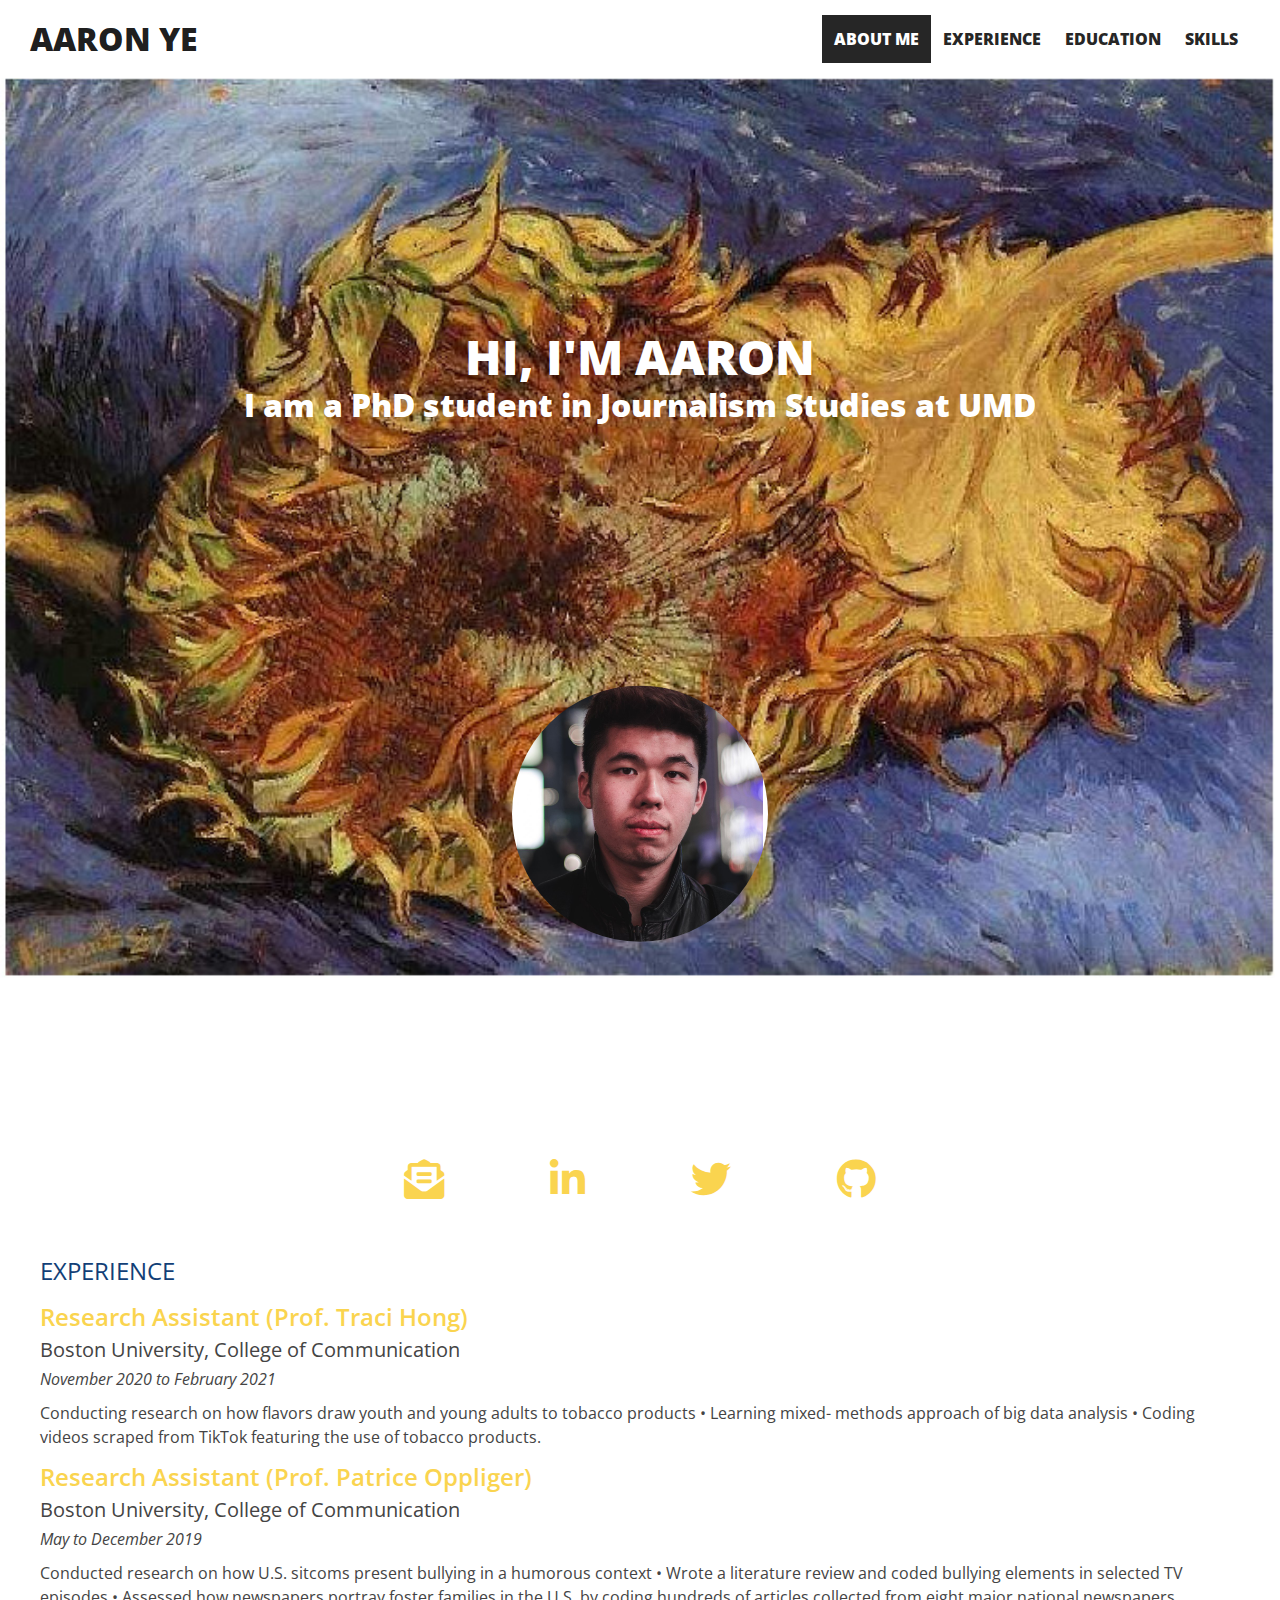
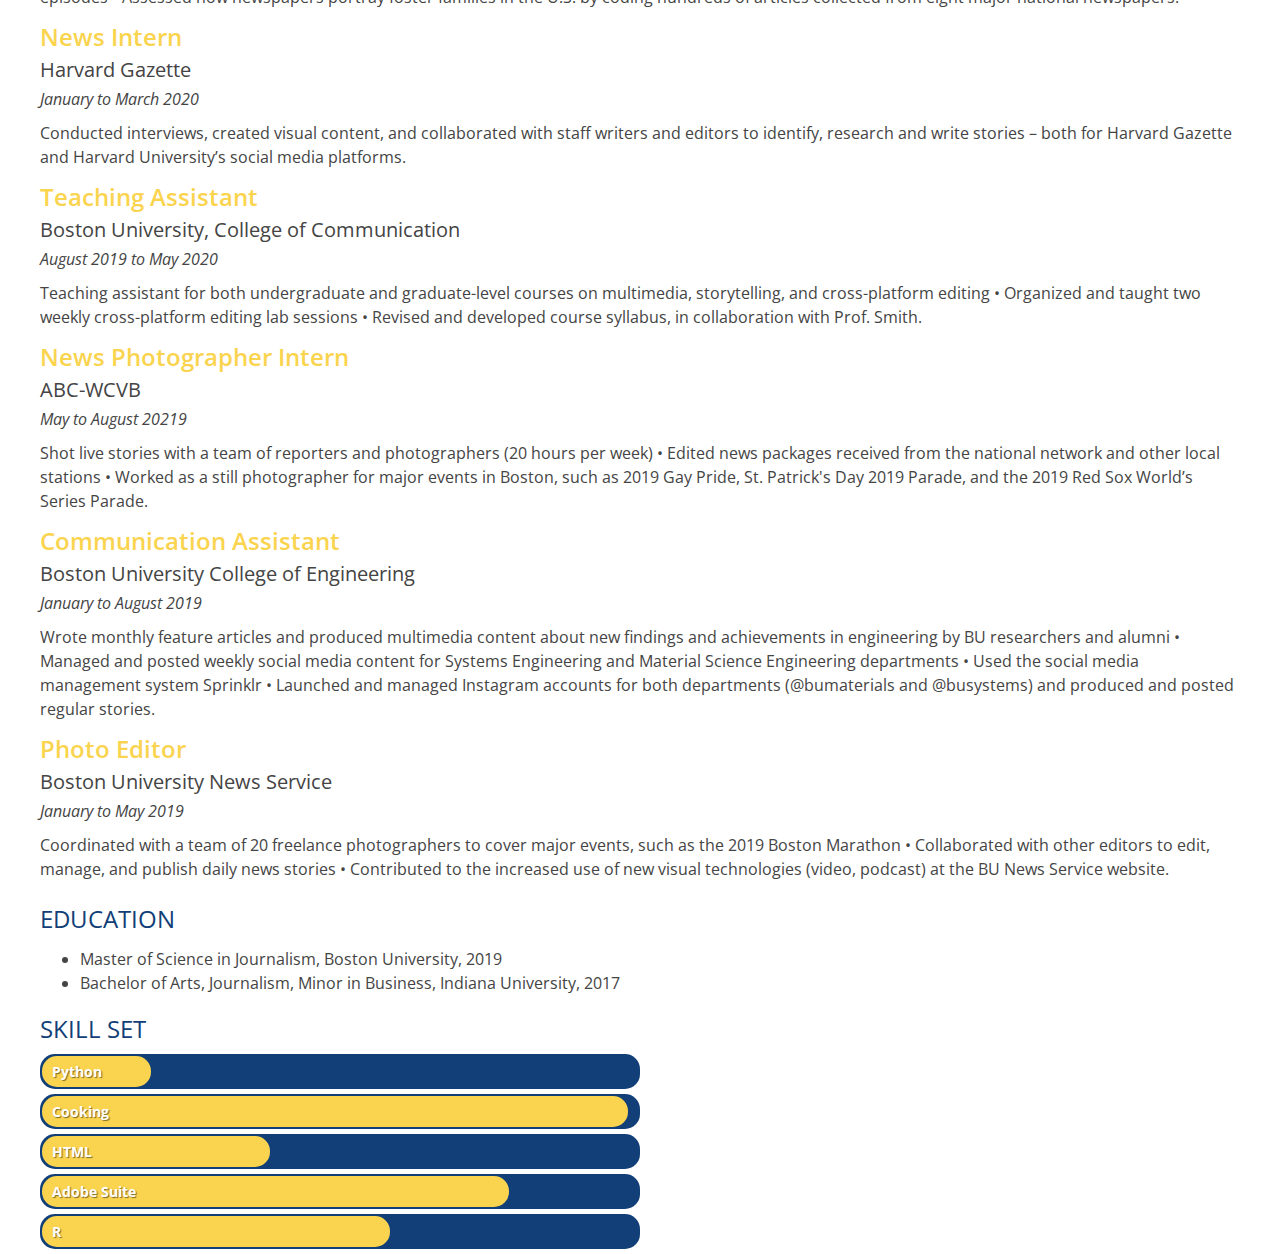
==== commit 1cb2c660: "Updated Bar" ====
--- a/Aaron-Ye-Resume/index.html
+++ b/Aaron-Ye-Resume/index.html
@@ -3,6 +3,7 @@
 <head>
   <meta charset="utf-8">
   <meta name="viewport" content="width=device-width, initial-scale=1, shrink-to-fit=no">
+  <meta http-equiv="X-UA-Compatible" content="IE=edge">
 
   <title>Aaron Ye Resume</title>
   <meta name="description" content="Merrill College of Journalism, UMD">
@@ -98,11 +99,30 @@
   <div class="date">January to March 2020</div>
   <p class="description">Conducted interviews, created visual content, and collaborated with staff writers and editors to identify, research and write stories – both for Harvard Gazette and Harvard University’s social media platforms. </p>
 
-  <!-- 34 -->
+  <!-- 4 -->
   <div class="jobtitle">Teaching Assistant</div>
   <div class="organization">Boston University, College of Communication</div>
   <div class="date">August 2019 to May 2020</div>
   <p class="description">Teaching assistant for both undergraduate and graduate-level courses on multimedia, storytelling, and cross-platform editing • Organized and taught two weekly cross-platform editing lab sessions • Revised and developed course syllabus, in collaboration with Prof. Smith.</p>
+
+    <!-- 5 -->
+    <div class="jobtitle">News Photographer Intern</div>
+    <div class="organization">ABC-WCVB</div>
+    <div class="date">May to August 20219</div>
+    <p class="description">Shot live stories with a team of reporters and photographers (20 hours per week) • Edited news packages received from the national network and other local stations • Worked as a still photographer for major events in Boston, such as 2019 Gay Pride, St. Patrick's Day 2019 Parade, and the 2019 Red Sox World’s Series Parade.</p>
+
+    <!-- 6 -->
+    <div class="jobtitle">Communication Assistant</div>
+    <div class="organization">Boston University College of Engineering</div>
+    <div class="date">January to August 2019</div>
+    <p class="description">Wrote monthly feature articles and produced multimedia content about new findings and achievements in engineering by BU researchers and alumni • Managed and posted weekly social media content for Systems Engineering and Material Science Engineering departments •  Used the social media management system Sprinklr • Launched and managed Instagram accounts for both departments (@bumaterials and @busystems) and produced and posted regular stories.</p>
+
+    <!-- 7 -->
+    <div class="jobtitle">Photo Editor</div>
+    <div class="organization">Boston University News Service</div>
+    <div class="date">January to May 2019</div>
+    <p class="description">Coordinated with a team of 20 freelance photographers to cover major events, such as the 2019 Boston Marathon • Collaborated with other editors to edit, manage, and publish daily news stories • Contributed to the increased use of new visual technologies (video, podcast) at the BU News Service website.</p>
+
 
   <!-- Education starts here -->
   <div class="sectionheader">Education</div>
@@ -111,15 +131,18 @@
     <li>Bachelor of Arts, Journalism, Minor in Business, Indiana University, 2017</li>
   </ul>
 
-  <!-- Skills start here -->
-  <div class="sectionheader">Skills</div>
-  <ul id="do">
-    <li>Multimedia and digital storytelling</li>
+  <div class="skill">
+   <h1 class="sectionheader">Skill Set</h1>
+   <div class="bar learning" data-skill="Python"></div>
+   <div class="bar front expert" data-skill="Cooking"></div>
+   <div class="bar back basic" data-skill="HTML"></div>
+   <div class="bar front advanced" data-skill="Adobe Suite"></div>
+   <div class="bar back intermediate" data-skill="R"></div>
 
-    <li>Photography and Videography</li>
 
-    <li>Adobe Photoshop, Lightroom, Illustrator</li>
-  </ul>
+
+ </div>
+
 
 <!-- The End -->
 </div>
--- a/Aaron-Ye-Resume/css/style.css
+++ b/Aaron-Ye-Resume/css/style.css
@@ -167,9 +167,73 @@
   margin-bottom: 0px;
   margin-right: 0px;
 }
-#do{
-  margin-top: 5px;
-  margin-left: 0px;
-  margin-bottom: 0px;
-  margin-right: 0px;
-}
+
+.skill{
+  width: 50%;
+  margin: 0;
+}
+@keyframes load{
+  from {
+    width: 0%
+  }
+}
+@-webkit-keyframes load{
+  from {
+    width: 0%
+  }
+}
+@-moz-keyframes load{
+  from {
+    width: 0%
+  }
+}
+@-o-keyframes load{
+  from {
+    width: 0%
+  }
+}
+
+.bar{
+  background-color: #123f77;
+  padding: 2px;
+  border-radius: 15px;
+  margin-bottom: 5px;
+  font-size: 14px;
+  color: white;
+  font-weight: bold;
+  text-shadow: 1px 1px 1px rgba(0,0,0,0.5);
+}
+.bar::before{
+  content:  attr(data-skill);
+  background-color: #fad44f;
+  display: inline-block;
+  padding: 5px 0 5px 10px;
+  border-radius: inherit;
+  animation: load 2s 0s;
+  -webkit-animation: load 2s 0s;
+  -moz-animation: load 2s 0s;
+  -o-animation: load 2s 0s;
+}
+
+.bar.front::before{
+  background-color: #fad44f;
+}
+.bar.back::before{
+  background-color: #fad44f;
+}
+
+.bar.learning::before{
+  width: calc(20% - 10px);
+}
+.bar.basic::before{
+  width: calc(40% - 10px);
+}
+.bar.intermediate::before{
+  width: calc(60% - 10px);
+}
+.bar.advanced::before{
+  width: calc(80% - 10px);
+}
+.bar.expert::before{
+  width: calc(100% - 10px);
+}
